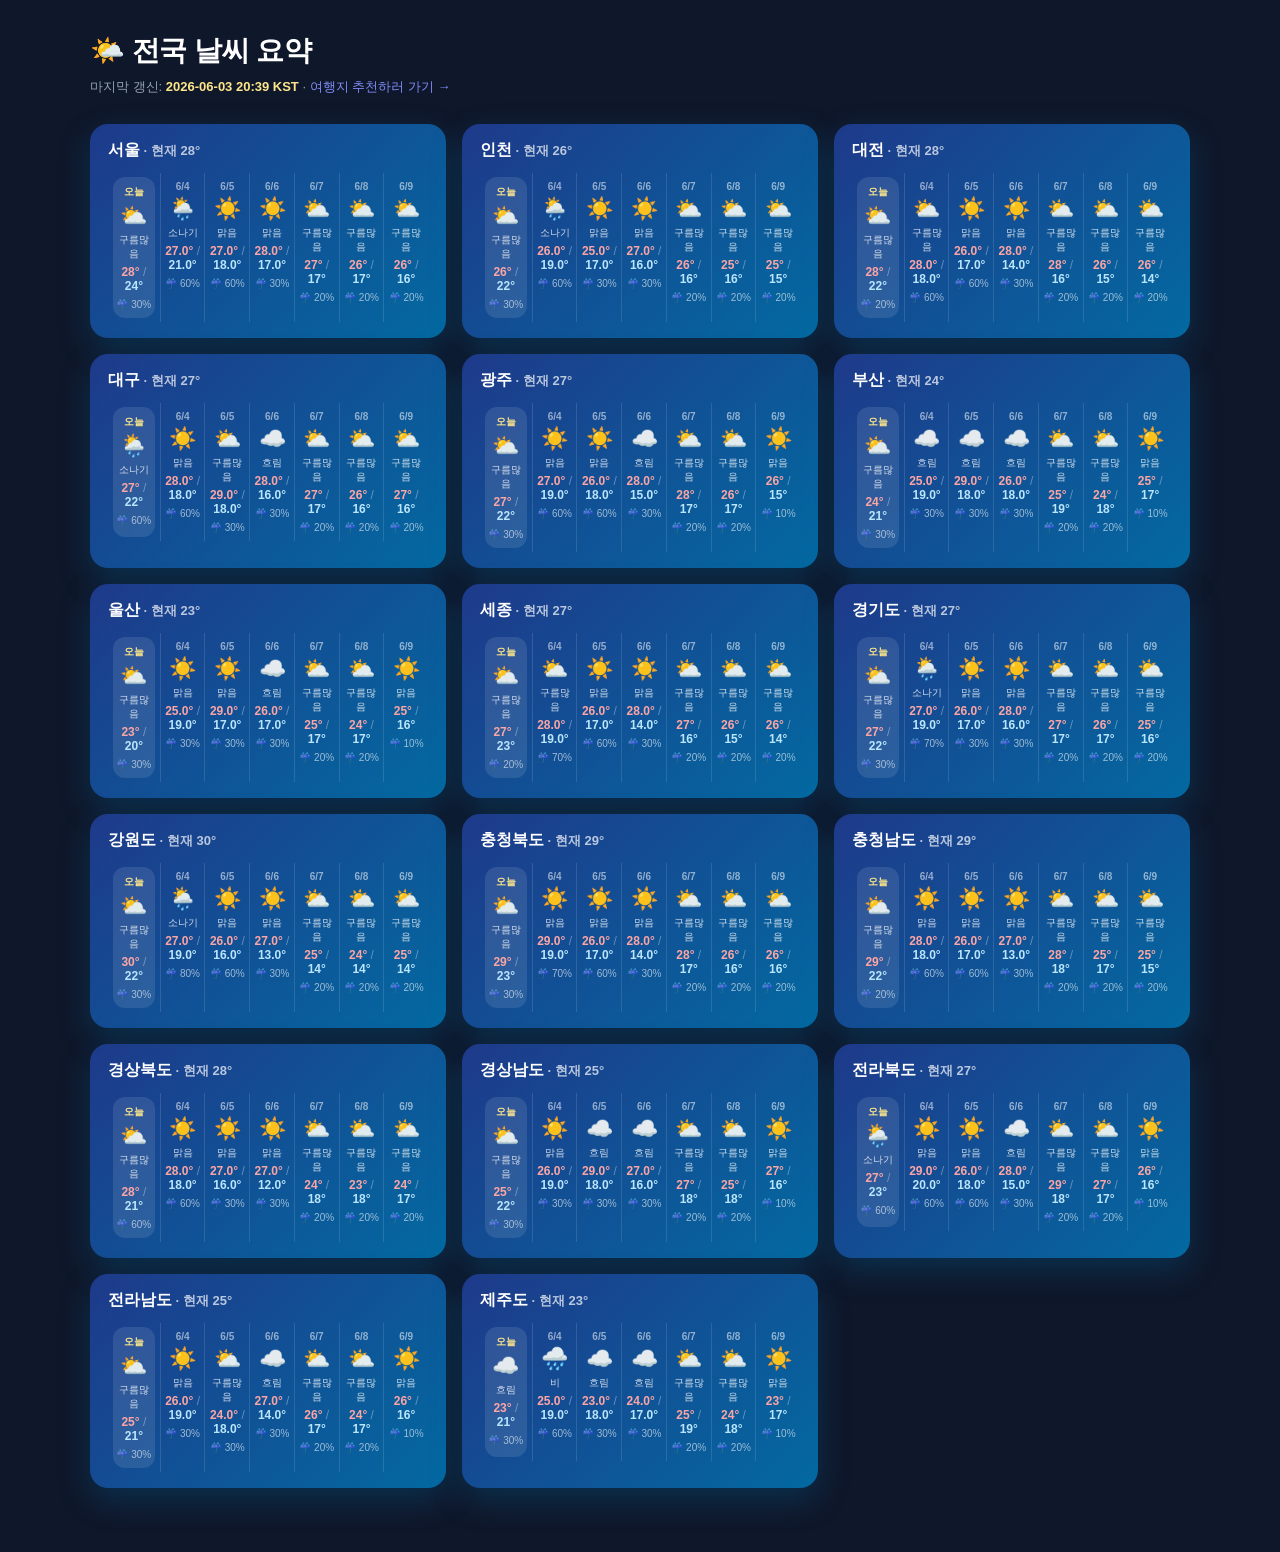
==== frontend/weather.html @ 6f7cddaf "chore: weather.html 추적 시작 (gitignore 해제) + 최신 생성본 반영 발표/리뷰용으로 전국 날씨 요약 페이지를 저장소에 포함." ====
<!DOCTYPE html>
<html lang="ko">
<head>
<meta charset="UTF-8">
<meta name="viewport" content="width=device-width, initial-scale=1.0">
<title>전국 날씨 요약</title>
<style>
  * { box-sizing: border-box; margin: 0; padding: 0; }
  body { font-family: -apple-system, "Segoe UI", "Malgun Gothic", sans-serif;
         background: #0F172A; color: #E2E8F0; padding: 32px 20px 64px; }
  .head { max-width: 1100px; margin: 0 auto 28px; }
  .head h1 { font-size: 28px; font-weight: 900; color: #fff; letter-spacing: -0.5px; }
  .head .meta { margin-top: 8px; font-size: 13px; color: #94A3B8; }
  .head .meta b { color: #FDE68A; }
  .head a { color: #818CF8; text-decoration: none; font-size: 13px; }
  .grid { max-width: 1100px; margin: 0 auto;
          display: grid; grid-template-columns: repeat(auto-fill, minmax(320px, 1fr)); gap: 16px; }
  .card { background: linear-gradient(135deg, #1E3A8A 0%, #0369A1 100%);
          border-radius: 18px; padding: 16px 18px;
          box-shadow: 0 12px 32px rgba(3,105,161,.3); }
  .card h2 { font-size: 16px; font-weight: 800; color: #fff; margin-bottom: 12px; }
  .card h2 .cur { font-size: 13px; font-weight: 700; color: rgba(255,255,255,.7); }
  .days { display: flex; }
  .day { flex: 1 1 0; min-width: 0; text-align: center; padding: 8px 2px;
         display: flex; flex-direction: column; align-items: center;
         justify-content: flex-start; gap: 4px;
         border-right: 1px solid rgba(255,255,255,.12); }
  .day:last-child { border-right: none; }
  .day.today { background: rgba(255,255,255,.10);
               border-radius: 12px; border-right: none;
               margin: 4px 5px; padding: 8px 1px; }
  .day.today + .day { border-left: 1px solid rgba(255,255,255,.12); }
  .lbl { font-size: 10px; font-weight: 700; color: rgba(255,255,255,.55);
         text-transform: uppercase; }
  .day.today .lbl { color: #FDE68A; }
  .ico { font-size: 22px; line-height: 1; height: 26px;
         display: flex; align-items: center; }
  .wx { font-size: 10px; color: rgba(255,255,255,.8);
        min-height: 14px; display: flex; align-items: center; }
  .tmp { font-size: 12px; }
  .mx { color: #FCA5A5; font-weight: 800; }
  .mn { color: #BAE6FD; font-weight: 800; }
  .dv { color: rgba(255,255,255,.35); }
  .pop { font-size: 10px; color: rgba(255,255,255,.6); margin-top: 2px; }
</style>
</head>
<body>
  <div class="head">
    <h1>🌤️ 전국 날씨 요약</h1>
    <div class="meta">마지막 갱신: <b>2026-06-03 20:39 KST</b> ·
      <a href="/index.html">여행지 추천하러 가기 →</a></div>
  </div>
  <div class="grid">
        <section class="card">
            <h2>서울<span class="cur"> · 현재 28°</span></h2>
            <div class="days">
            <div class="day today">
                <div class="lbl">오늘</div>
                <div class="ico">⛅</div>
                <div class="wx">구름많음</div>
                <div class="tmp"><span class="mx">28°</span>
                    <span class="dv">/</span>
                    <span class="mn">24°</span></div>
                <div class="pop">☔ 30%</div>
            </div>
            <div class="day">
                <div class="lbl">6/4</div>
                <div class="ico">🌦️</div>
                <div class="wx">소나기</div>
                <div class="tmp"><span class="mx">27.0°</span>
                    <span class="dv">/</span>
                    <span class="mn">21.0°</span></div>
                <div class="pop">☔ 60%</div>
            </div>
            <div class="day">
                <div class="lbl">6/5</div>
                <div class="ico">☀️</div>
                <div class="wx">맑음</div>
                <div class="tmp"><span class="mx">27.0°</span>
                    <span class="dv">/</span>
                    <span class="mn">18.0°</span></div>
                <div class="pop">☔ 60%</div>
            </div>
            <div class="day">
                <div class="lbl">6/6</div>
                <div class="ico">☀️</div>
                <div class="wx">맑음</div>
                <div class="tmp"><span class="mx">28.0°</span>
                    <span class="dv">/</span>
                    <span class="mn">17.0°</span></div>
                <div class="pop">☔ 30%</div>
            </div>
            <div class="day">
                <div class="lbl">6/7</div>
                <div class="ico">⛅</div>
                <div class="wx">구름많음</div>
                <div class="tmp"><span class="mx">27°</span>
                    <span class="dv">/</span>
                    <span class="mn">17°</span></div>
                <div class="pop">☔ 20%</div>
            </div>
            <div class="day">
                <div class="lbl">6/8</div>
                <div class="ico">⛅</div>
                <div class="wx">구름많음</div>
                <div class="tmp"><span class="mx">26°</span>
                    <span class="dv">/</span>
                    <span class="mn">17°</span></div>
                <div class="pop">☔ 20%</div>
            </div>
            <div class="day">
                <div class="lbl">6/9</div>
                <div class="ico">⛅</div>
                <div class="wx">구름많음</div>
                <div class="tmp"><span class="mx">26°</span>
                    <span class="dv">/</span>
                    <span class="mn">16°</span></div>
                <div class="pop">☔ 20%</div>
            </div></div>
        </section>
        <section class="card">
            <h2>인천<span class="cur"> · 현재 26°</span></h2>
            <div class="days">
            <div class="day today">
                <div class="lbl">오늘</div>
                <div class="ico">⛅</div>
                <div class="wx">구름많음</div>
                <div class="tmp"><span class="mx">26°</span>
                    <span class="dv">/</span>
                    <span class="mn">22°</span></div>
                <div class="pop">☔ 30%</div>
            </div>
            <div class="day">
                <div class="lbl">6/4</div>
                <div class="ico">🌦️</div>
                <div class="wx">소나기</div>
                <div class="tmp"><span class="mx">26.0°</span>
                    <span class="dv">/</span>
                    <span class="mn">19.0°</span></div>
                <div class="pop">☔ 60%</div>
            </div>
            <div class="day">
                <div class="lbl">6/5</div>
                <div class="ico">☀️</div>
                <div class="wx">맑음</div>
                <div class="tmp"><span class="mx">25.0°</span>
                    <span class="dv">/</span>
                    <span class="mn">17.0°</span></div>
                <div class="pop">☔ 30%</div>
            </div>
            <div class="day">
                <div class="lbl">6/6</div>
                <div class="ico">☀️</div>
                <div class="wx">맑음</div>
                <div class="tmp"><span class="mx">27.0°</span>
                    <span class="dv">/</span>
                    <span class="mn">16.0°</span></div>
                <div class="pop">☔ 30%</div>
            </div>
            <div class="day">
                <div class="lbl">6/7</div>
                <div class="ico">⛅</div>
                <div class="wx">구름많음</div>
                <div class="tmp"><span class="mx">26°</span>
                    <span class="dv">/</span>
                    <span class="mn">16°</span></div>
                <div class="pop">☔ 20%</div>
            </div>
            <div class="day">
                <div class="lbl">6/8</div>
                <div class="ico">⛅</div>
                <div class="wx">구름많음</div>
                <div class="tmp"><span class="mx">25°</span>
                    <span class="dv">/</span>
                    <span class="mn">16°</span></div>
                <div class="pop">☔ 20%</div>
            </div>
            <div class="day">
                <div class="lbl">6/9</div>
                <div class="ico">⛅</div>
                <div class="wx">구름많음</div>
                <div class="tmp"><span class="mx">25°</span>
                    <span class="dv">/</span>
                    <span class="mn">15°</span></div>
                <div class="pop">☔ 20%</div>
            </div></div>
        </section>
        <section class="card">
            <h2>대전<span class="cur"> · 현재 28°</span></h2>
            <div class="days">
            <div class="day today">
                <div class="lbl">오늘</div>
                <div class="ico">⛅</div>
                <div class="wx">구름많음</div>
                <div class="tmp"><span class="mx">28°</span>
                    <span class="dv">/</span>
                    <span class="mn">22°</span></div>
                <div class="pop">☔ 20%</div>
            </div>
            <div class="day">
                <div class="lbl">6/4</div>
                <div class="ico">⛅</div>
                <div class="wx">구름많음</div>
                <div class="tmp"><span class="mx">28.0°</span>
                    <span class="dv">/</span>
                    <span class="mn">18.0°</span></div>
                <div class="pop">☔ 60%</div>
            </div>
            <div class="day">
                <div class="lbl">6/5</div>
                <div class="ico">☀️</div>
                <div class="wx">맑음</div>
                <div class="tmp"><span class="mx">26.0°</span>
                    <span class="dv">/</span>
                    <span class="mn">17.0°</span></div>
                <div class="pop">☔ 60%</div>
            </div>
            <div class="day">
                <div class="lbl">6/6</div>
                <div class="ico">☀️</div>
                <div class="wx">맑음</div>
                <div class="tmp"><span class="mx">28.0°</span>
                    <span class="dv">/</span>
                    <span class="mn">14.0°</span></div>
                <div class="pop">☔ 30%</div>
            </div>
            <div class="day">
                <div class="lbl">6/7</div>
                <div class="ico">⛅</div>
                <div class="wx">구름많음</div>
                <div class="tmp"><span class="mx">28°</span>
                    <span class="dv">/</span>
                    <span class="mn">16°</span></div>
                <div class="pop">☔ 20%</div>
            </div>
            <div class="day">
                <div class="lbl">6/8</div>
                <div class="ico">⛅</div>
                <div class="wx">구름많음</div>
                <div class="tmp"><span class="mx">26°</span>
                    <span class="dv">/</span>
                    <span class="mn">15°</span></div>
                <div class="pop">☔ 20%</div>
            </div>
            <div class="day">
                <div class="lbl">6/9</div>
                <div class="ico">⛅</div>
                <div class="wx">구름많음</div>
                <div class="tmp"><span class="mx">26°</span>
                    <span class="dv">/</span>
                    <span class="mn">14°</span></div>
                <div class="pop">☔ 20%</div>
            </div></div>
        </section>
        <section class="card">
            <h2>대구<span class="cur"> · 현재 27°</span></h2>
            <div class="days">
            <div class="day today">
                <div class="lbl">오늘</div>
                <div class="ico">🌦️</div>
                <div class="wx">소나기</div>
                <div class="tmp"><span class="mx">27°</span>
                    <span class="dv">/</span>
                    <span class="mn">22°</span></div>
                <div class="pop">☔ 60%</div>
            </div>
            <div class="day">
                <div class="lbl">6/4</div>
                <div class="ico">☀️</div>
                <div class="wx">맑음</div>
                <div class="tmp"><span class="mx">28.0°</span>
                    <span class="dv">/</span>
                    <span class="mn">18.0°</span></div>
                <div class="pop">☔ 60%</div>
            </div>
            <div class="day">
                <div class="lbl">6/5</div>
                <div class="ico">⛅</div>
                <div class="wx">구름많음</div>
                <div class="tmp"><span class="mx">29.0°</span>
                    <span class="dv">/</span>
                    <span class="mn">18.0°</span></div>
                <div class="pop">☔ 30%</div>
            </div>
            <div class="day">
                <div class="lbl">6/6</div>
                <div class="ico">☁️</div>
                <div class="wx">흐림</div>
                <div class="tmp"><span class="mx">28.0°</span>
                    <span class="dv">/</span>
                    <span class="mn">16.0°</span></div>
                <div class="pop">☔ 30%</div>
            </div>
            <div class="day">
                <div class="lbl">6/7</div>
                <div class="ico">⛅</div>
                <div class="wx">구름많음</div>
                <div class="tmp"><span class="mx">27°</span>
                    <span class="dv">/</span>
                    <span class="mn">17°</span></div>
                <div class="pop">☔ 20%</div>
            </div>
            <div class="day">
                <div class="lbl">6/8</div>
                <div class="ico">⛅</div>
                <div class="wx">구름많음</div>
                <div class="tmp"><span class="mx">26°</span>
                    <span class="dv">/</span>
                    <span class="mn">16°</span></div>
                <div class="pop">☔ 20%</div>
            </div>
            <div class="day">
                <div class="lbl">6/9</div>
                <div class="ico">⛅</div>
                <div class="wx">구름많음</div>
                <div class="tmp"><span class="mx">27°</span>
                    <span class="dv">/</span>
                    <span class="mn">16°</span></div>
                <div class="pop">☔ 20%</div>
            </div></div>
        </section>
        <section class="card">
            <h2>광주<span class="cur"> · 현재 27°</span></h2>
            <div class="days">
            <div class="day today">
                <div class="lbl">오늘</div>
                <div class="ico">⛅</div>
                <div class="wx">구름많음</div>
                <div class="tmp"><span class="mx">27°</span>
                    <span class="dv">/</span>
                    <span class="mn">22°</span></div>
                <div class="pop">☔ 30%</div>
            </div>
            <div class="day">
                <div class="lbl">6/4</div>
                <div class="ico">☀️</div>
                <div class="wx">맑음</div>
                <div class="tmp"><span class="mx">27.0°</span>
                    <span class="dv">/</span>
                    <span class="mn">19.0°</span></div>
                <div class="pop">☔ 60%</div>
            </div>
            <div class="day">
                <div class="lbl">6/5</div>
                <div class="ico">☀️</div>
                <div class="wx">맑음</div>
                <div class="tmp"><span class="mx">26.0°</span>
                    <span class="dv">/</span>
                    <span class="mn">18.0°</span></div>
                <div class="pop">☔ 60%</div>
            </div>
            <div class="day">
                <div class="lbl">6/6</div>
                <div class="ico">☁️</div>
                <div class="wx">흐림</div>
                <div class="tmp"><span class="mx">28.0°</span>
                    <span class="dv">/</span>
                    <span class="mn">15.0°</span></div>
                <div class="pop">☔ 30%</div>
            </div>
            <div class="day">
                <div class="lbl">6/7</div>
                <div class="ico">⛅</div>
                <div class="wx">구름많음</div>
                <div class="tmp"><span class="mx">28°</span>
                    <span class="dv">/</span>
                    <span class="mn">17°</span></div>
                <div class="pop">☔ 20%</div>
            </div>
            <div class="day">
                <div class="lbl">6/8</div>
                <div class="ico">⛅</div>
                <div class="wx">구름많음</div>
                <div class="tmp"><span class="mx">26°</span>
                    <span class="dv">/</span>
                    <span class="mn">17°</span></div>
                <div class="pop">☔ 20%</div>
            </div>
            <div class="day">
                <div class="lbl">6/9</div>
                <div class="ico">☀️</div>
                <div class="wx">맑음</div>
                <div class="tmp"><span class="mx">26°</span>
                    <span class="dv">/</span>
                    <span class="mn">15°</span></div>
                <div class="pop">☔ 10%</div>
            </div></div>
        </section>
        <section class="card">
            <h2>부산<span class="cur"> · 현재 24°</span></h2>
            <div class="days">
            <div class="day today">
                <div class="lbl">오늘</div>
                <div class="ico">⛅</div>
                <div class="wx">구름많음</div>
                <div class="tmp"><span class="mx">24°</span>
                    <span class="dv">/</span>
                    <span class="mn">21°</span></div>
                <div class="pop">☔ 30%</div>
            </div>
            <div class="day">
                <div class="lbl">6/4</div>
                <div class="ico">☁️</div>
                <div class="wx">흐림</div>
                <div class="tmp"><span class="mx">25.0°</span>
                    <span class="dv">/</span>
                    <span class="mn">19.0°</span></div>
                <div class="pop">☔ 30%</div>
            </div>
            <div class="day">
                <div class="lbl">6/5</div>
                <div class="ico">☁️</div>
                <div class="wx">흐림</div>
                <div class="tmp"><span class="mx">29.0°</span>
                    <span class="dv">/</span>
                    <span class="mn">18.0°</span></div>
                <div class="pop">☔ 30%</div>
            </div>
            <div class="day">
                <div class="lbl">6/6</div>
                <div class="ico">☁️</div>
                <div class="wx">흐림</div>
                <div class="tmp"><span class="mx">26.0°</span>
                    <span class="dv">/</span>
                    <span class="mn">18.0°</span></div>
                <div class="pop">☔ 30%</div>
            </div>
            <div class="day">
                <div class="lbl">6/7</div>
                <div class="ico">⛅</div>
                <div class="wx">구름많음</div>
                <div class="tmp"><span class="mx">25°</span>
                    <span class="dv">/</span>
                    <span class="mn">19°</span></div>
                <div class="pop">☔ 20%</div>
            </div>
            <div class="day">
                <div class="lbl">6/8</div>
                <div class="ico">⛅</div>
                <div class="wx">구름많음</div>
                <div class="tmp"><span class="mx">24°</span>
                    <span class="dv">/</span>
                    <span class="mn">18°</span></div>
                <div class="pop">☔ 20%</div>
            </div>
            <div class="day">
                <div class="lbl">6/9</div>
                <div class="ico">☀️</div>
                <div class="wx">맑음</div>
                <div class="tmp"><span class="mx">25°</span>
                    <span class="dv">/</span>
                    <span class="mn">17°</span></div>
                <div class="pop">☔ 10%</div>
            </div></div>
        </section>
        <section class="card">
            <h2>울산<span class="cur"> · 현재 23°</span></h2>
            <div class="days">
            <div class="day today">
                <div class="lbl">오늘</div>
                <div class="ico">⛅</div>
                <div class="wx">구름많음</div>
                <div class="tmp"><span class="mx">23°</span>
                    <span class="dv">/</span>
                    <span class="mn">20°</span></div>
                <div class="pop">☔ 30%</div>
            </div>
            <div class="day">
                <div class="lbl">6/4</div>
                <div class="ico">☀️</div>
                <div class="wx">맑음</div>
                <div class="tmp"><span class="mx">25.0°</span>
                    <span class="dv">/</span>
                    <span class="mn">19.0°</span></div>
                <div class="pop">☔ 30%</div>
            </div>
            <div class="day">
                <div class="lbl">6/5</div>
                <div class="ico">☀️</div>
                <div class="wx">맑음</div>
                <div class="tmp"><span class="mx">29.0°</span>
                    <span class="dv">/</span>
                    <span class="mn">17.0°</span></div>
                <div class="pop">☔ 30%</div>
            </div>
            <div class="day">
                <div class="lbl">6/6</div>
                <div class="ico">☁️</div>
                <div class="wx">흐림</div>
                <div class="tmp"><span class="mx">26.0°</span>
                    <span class="dv">/</span>
                    <span class="mn">17.0°</span></div>
                <div class="pop">☔ 30%</div>
            </div>
            <div class="day">
                <div class="lbl">6/7</div>
                <div class="ico">⛅</div>
                <div class="wx">구름많음</div>
                <div class="tmp"><span class="mx">25°</span>
                    <span class="dv">/</span>
                    <span class="mn">17°</span></div>
                <div class="pop">☔ 20%</div>
            </div>
            <div class="day">
                <div class="lbl">6/8</div>
                <div class="ico">⛅</div>
                <div class="wx">구름많음</div>
                <div class="tmp"><span class="mx">24°</span>
                    <span class="dv">/</span>
                    <span class="mn">17°</span></div>
                <div class="pop">☔ 20%</div>
            </div>
            <div class="day">
                <div class="lbl">6/9</div>
                <div class="ico">☀️</div>
                <div class="wx">맑음</div>
                <div class="tmp"><span class="mx">25°</span>
                    <span class="dv">/</span>
                    <span class="mn">16°</span></div>
                <div class="pop">☔ 10%</div>
            </div></div>
        </section>
        <section class="card">
            <h2>세종<span class="cur"> · 현재 27°</span></h2>
            <div class="days">
            <div class="day today">
                <div class="lbl">오늘</div>
                <div class="ico">⛅</div>
                <div class="wx">구름많음</div>
                <div class="tmp"><span class="mx">27°</span>
                    <span class="dv">/</span>
                    <span class="mn">23°</span></div>
                <div class="pop">☔ 20%</div>
            </div>
            <div class="day">
                <div class="lbl">6/4</div>
                <div class="ico">⛅</div>
                <div class="wx">구름많음</div>
                <div class="tmp"><span class="mx">28.0°</span>
                    <span class="dv">/</span>
                    <span class="mn">19.0°</span></div>
                <div class="pop">☔ 70%</div>
            </div>
            <div class="day">
                <div class="lbl">6/5</div>
                <div class="ico">☀️</div>
                <div class="wx">맑음</div>
                <div class="tmp"><span class="mx">26.0°</span>
                    <span class="dv">/</span>
                    <span class="mn">17.0°</span></div>
                <div class="pop">☔ 60%</div>
            </div>
            <div class="day">
                <div class="lbl">6/6</div>
                <div class="ico">☀️</div>
                <div class="wx">맑음</div>
                <div class="tmp"><span class="mx">28.0°</span>
                    <span class="dv">/</span>
                    <span class="mn">14.0°</span></div>
                <div class="pop">☔ 30%</div>
            </div>
            <div class="day">
                <div class="lbl">6/7</div>
                <div class="ico">⛅</div>
                <div class="wx">구름많음</div>
                <div class="tmp"><span class="mx">27°</span>
                    <span class="dv">/</span>
                    <span class="mn">16°</span></div>
                <div class="pop">☔ 20%</div>
            </div>
            <div class="day">
                <div class="lbl">6/8</div>
                <div class="ico">⛅</div>
                <div class="wx">구름많음</div>
                <div class="tmp"><span class="mx">26°</span>
                    <span class="dv">/</span>
                    <span class="mn">15°</span></div>
                <div class="pop">☔ 20%</div>
            </div>
            <div class="day">
                <div class="lbl">6/9</div>
                <div class="ico">⛅</div>
                <div class="wx">구름많음</div>
                <div class="tmp"><span class="mx">26°</span>
                    <span class="dv">/</span>
                    <span class="mn">14°</span></div>
                <div class="pop">☔ 20%</div>
            </div></div>
        </section>
        <section class="card">
            <h2>경기도<span class="cur"> · 현재 27°</span></h2>
            <div class="days">
            <div class="day today">
                <div class="lbl">오늘</div>
                <div class="ico">⛅</div>
                <div class="wx">구름많음</div>
                <div class="tmp"><span class="mx">27°</span>
                    <span class="dv">/</span>
                    <span class="mn">22°</span></div>
                <div class="pop">☔ 30%</div>
            </div>
            <div class="day">
                <div class="lbl">6/4</div>
                <div class="ico">🌦️</div>
                <div class="wx">소나기</div>
                <div class="tmp"><span class="mx">27.0°</span>
                    <span class="dv">/</span>
                    <span class="mn">19.0°</span></div>
                <div class="pop">☔ 70%</div>
            </div>
            <div class="day">
                <div class="lbl">6/5</div>
                <div class="ico">☀️</div>
                <div class="wx">맑음</div>
                <div class="tmp"><span class="mx">26.0°</span>
                    <span class="dv">/</span>
                    <span class="mn">17.0°</span></div>
                <div class="pop">☔ 30%</div>
            </div>
            <div class="day">
                <div class="lbl">6/6</div>
                <div class="ico">☀️</div>
                <div class="wx">맑음</div>
                <div class="tmp"><span class="mx">28.0°</span>
                    <span class="dv">/</span>
                    <span class="mn">16.0°</span></div>
                <div class="pop">☔ 30%</div>
            </div>
            <div class="day">
                <div class="lbl">6/7</div>
                <div class="ico">⛅</div>
                <div class="wx">구름많음</div>
                <div class="tmp"><span class="mx">27°</span>
                    <span class="dv">/</span>
                    <span class="mn">17°</span></div>
                <div class="pop">☔ 20%</div>
            </div>
            <div class="day">
                <div class="lbl">6/8</div>
                <div class="ico">⛅</div>
                <div class="wx">구름많음</div>
                <div class="tmp"><span class="mx">26°</span>
                    <span class="dv">/</span>
                    <span class="mn">17°</span></div>
                <div class="pop">☔ 20%</div>
            </div>
            <div class="day">
                <div class="lbl">6/9</div>
                <div class="ico">⛅</div>
                <div class="wx">구름많음</div>
                <div class="tmp"><span class="mx">25°</span>
                    <span class="dv">/</span>
                    <span class="mn">16°</span></div>
                <div class="pop">☔ 20%</div>
            </div></div>
        </section>
        <section class="card">
            <h2>강원도<span class="cur"> · 현재 30°</span></h2>
            <div class="days">
            <div class="day today">
                <div class="lbl">오늘</div>
                <div class="ico">⛅</div>
                <div class="wx">구름많음</div>
                <div class="tmp"><span class="mx">30°</span>
                    <span class="dv">/</span>
                    <span class="mn">22°</span></div>
                <div class="pop">☔ 30%</div>
            </div>
            <div class="day">
                <div class="lbl">6/4</div>
                <div class="ico">🌦️</div>
                <div class="wx">소나기</div>
                <div class="tmp"><span class="mx">27.0°</span>
                    <span class="dv">/</span>
                    <span class="mn">19.0°</span></div>
                <div class="pop">☔ 80%</div>
            </div>
            <div class="day">
                <div class="lbl">6/5</div>
                <div class="ico">☀️</div>
                <div class="wx">맑음</div>
                <div class="tmp"><span class="mx">26.0°</span>
                    <span class="dv">/</span>
                    <span class="mn">16.0°</span></div>
                <div class="pop">☔ 60%</div>
            </div>
            <div class="day">
                <div class="lbl">6/6</div>
                <div class="ico">☀️</div>
                <div class="wx">맑음</div>
                <div class="tmp"><span class="mx">27.0°</span>
                    <span class="dv">/</span>
                    <span class="mn">13.0°</span></div>
                <div class="pop">☔ 30%</div>
            </div>
            <div class="day">
                <div class="lbl">6/7</div>
                <div class="ico">⛅</div>
                <div class="wx">구름많음</div>
                <div class="tmp"><span class="mx">25°</span>
                    <span class="dv">/</span>
                    <span class="mn">14°</span></div>
                <div class="pop">☔ 20%</div>
            </div>
            <div class="day">
                <div class="lbl">6/8</div>
                <div class="ico">⛅</div>
                <div class="wx">구름많음</div>
                <div class="tmp"><span class="mx">24°</span>
                    <span class="dv">/</span>
                    <span class="mn">14°</span></div>
                <div class="pop">☔ 20%</div>
            </div>
            <div class="day">
                <div class="lbl">6/9</div>
                <div class="ico">⛅</div>
                <div class="wx">구름많음</div>
                <div class="tmp"><span class="mx">25°</span>
                    <span class="dv">/</span>
                    <span class="mn">14°</span></div>
                <div class="pop">☔ 20%</div>
            </div></div>
        </section>
        <section class="card">
            <h2>충청북도<span class="cur"> · 현재 29°</span></h2>
            <div class="days">
            <div class="day today">
                <div class="lbl">오늘</div>
                <div class="ico">⛅</div>
                <div class="wx">구름많음</div>
                <div class="tmp"><span class="mx">29°</span>
                    <span class="dv">/</span>
                    <span class="mn">23°</span></div>
                <div class="pop">☔ 30%</div>
            </div>
            <div class="day">
                <div class="lbl">6/4</div>
                <div class="ico">☀️</div>
                <div class="wx">맑음</div>
                <div class="tmp"><span class="mx">29.0°</span>
                    <span class="dv">/</span>
                    <span class="mn">19.0°</span></div>
                <div class="pop">☔ 70%</div>
            </div>
            <div class="day">
                <div class="lbl">6/5</div>
                <div class="ico">☀️</div>
                <div class="wx">맑음</div>
                <div class="tmp"><span class="mx">26.0°</span>
                    <span class="dv">/</span>
                    <span class="mn">17.0°</span></div>
                <div class="pop">☔ 60%</div>
            </div>
            <div class="day">
                <div class="lbl">6/6</div>
                <div class="ico">☀️</div>
                <div class="wx">맑음</div>
                <div class="tmp"><span class="mx">28.0°</span>
                    <span class="dv">/</span>
                    <span class="mn">14.0°</span></div>
                <div class="pop">☔ 30%</div>
            </div>
            <div class="day">
                <div class="lbl">6/7</div>
                <div class="ico">⛅</div>
                <div class="wx">구름많음</div>
                <div class="tmp"><span class="mx">28°</span>
                    <span class="dv">/</span>
                    <span class="mn">17°</span></div>
                <div class="pop">☔ 20%</div>
            </div>
            <div class="day">
                <div class="lbl">6/8</div>
                <div class="ico">⛅</div>
                <div class="wx">구름많음</div>
                <div class="tmp"><span class="mx">26°</span>
                    <span class="dv">/</span>
                    <span class="mn">16°</span></div>
                <div class="pop">☔ 20%</div>
            </div>
            <div class="day">
                <div class="lbl">6/9</div>
                <div class="ico">⛅</div>
                <div class="wx">구름많음</div>
                <div class="tmp"><span class="mx">26°</span>
                    <span class="dv">/</span>
                    <span class="mn">16°</span></div>
                <div class="pop">☔ 20%</div>
            </div></div>
        </section>
        <section class="card">
            <h2>충청남도<span class="cur"> · 현재 29°</span></h2>
            <div class="days">
            <div class="day today">
                <div class="lbl">오늘</div>
                <div class="ico">⛅</div>
                <div class="wx">구름많음</div>
                <div class="tmp"><span class="mx">29°</span>
                    <span class="dv">/</span>
                    <span class="mn">22°</span></div>
                <div class="pop">☔ 20%</div>
            </div>
            <div class="day">
                <div class="lbl">6/4</div>
                <div class="ico">☀️</div>
                <div class="wx">맑음</div>
                <div class="tmp"><span class="mx">28.0°</span>
                    <span class="dv">/</span>
                    <span class="mn">18.0°</span></div>
                <div class="pop">☔ 60%</div>
            </div>
            <div class="day">
                <div class="lbl">6/5</div>
                <div class="ico">☀️</div>
                <div class="wx">맑음</div>
                <div class="tmp"><span class="mx">26.0°</span>
                    <span class="dv">/</span>
                    <span class="mn">17.0°</span></div>
                <div class="pop">☔ 60%</div>
            </div>
            <div class="day">
                <div class="lbl">6/6</div>
                <div class="ico">☀️</div>
                <div class="wx">맑음</div>
                <div class="tmp"><span class="mx">27.0°</span>
                    <span class="dv">/</span>
                    <span class="mn">13.0°</span></div>
                <div class="pop">☔ 30%</div>
            </div>
            <div class="day">
                <div class="lbl">6/7</div>
                <div class="ico">⛅</div>
                <div class="wx">구름많음</div>
                <div class="tmp"><span class="mx">28°</span>
                    <span class="dv">/</span>
                    <span class="mn">18°</span></div>
                <div class="pop">☔ 20%</div>
            </div>
            <div class="day">
                <div class="lbl">6/8</div>
                <div class="ico">⛅</div>
                <div class="wx">구름많음</div>
                <div class="tmp"><span class="mx">25°</span>
                    <span class="dv">/</span>
                    <span class="mn">17°</span></div>
                <div class="pop">☔ 20%</div>
            </div>
            <div class="day">
                <div class="lbl">6/9</div>
                <div class="ico">⛅</div>
                <div class="wx">구름많음</div>
                <div class="tmp"><span class="mx">25°</span>
                    <span class="dv">/</span>
                    <span class="mn">15°</span></div>
                <div class="pop">☔ 20%</div>
            </div></div>
        </section>
        <section class="card">
            <h2>경상북도<span class="cur"> · 현재 28°</span></h2>
            <div class="days">
            <div class="day today">
                <div class="lbl">오늘</div>
                <div class="ico">⛅</div>
                <div class="wx">구름많음</div>
                <div class="tmp"><span class="mx">28°</span>
                    <span class="dv">/</span>
                    <span class="mn">21°</span></div>
                <div class="pop">☔ 60%</div>
            </div>
            <div class="day">
                <div class="lbl">6/4</div>
                <div class="ico">☀️</div>
                <div class="wx">맑음</div>
                <div class="tmp"><span class="mx">28.0°</span>
                    <span class="dv">/</span>
                    <span class="mn">18.0°</span></div>
                <div class="pop">☔ 60%</div>
            </div>
            <div class="day">
                <div class="lbl">6/5</div>
                <div class="ico">☀️</div>
                <div class="wx">맑음</div>
                <div class="tmp"><span class="mx">27.0°</span>
                    <span class="dv">/</span>
                    <span class="mn">16.0°</span></div>
                <div class="pop">☔ 30%</div>
            </div>
            <div class="day">
                <div class="lbl">6/6</div>
                <div class="ico">☀️</div>
                <div class="wx">맑음</div>
                <div class="tmp"><span class="mx">27.0°</span>
                    <span class="dv">/</span>
                    <span class="mn">12.0°</span></div>
                <div class="pop">☔ 30%</div>
            </div>
            <div class="day">
                <div class="lbl">6/7</div>
                <div class="ico">⛅</div>
                <div class="wx">구름많음</div>
                <div class="tmp"><span class="mx">24°</span>
                    <span class="dv">/</span>
                    <span class="mn">18°</span></div>
                <div class="pop">☔ 20%</div>
            </div>
            <div class="day">
                <div class="lbl">6/8</div>
                <div class="ico">⛅</div>
                <div class="wx">구름많음</div>
                <div class="tmp"><span class="mx">23°</span>
                    <span class="dv">/</span>
                    <span class="mn">18°</span></div>
                <div class="pop">☔ 20%</div>
            </div>
            <div class="day">
                <div class="lbl">6/9</div>
                <div class="ico">⛅</div>
                <div class="wx">구름많음</div>
                <div class="tmp"><span class="mx">24°</span>
                    <span class="dv">/</span>
                    <span class="mn">17°</span></div>
                <div class="pop">☔ 20%</div>
            </div></div>
        </section>
        <section class="card">
            <h2>경상남도<span class="cur"> · 현재 25°</span></h2>
            <div class="days">
            <div class="day today">
                <div class="lbl">오늘</div>
                <div class="ico">⛅</div>
                <div class="wx">구름많음</div>
                <div class="tmp"><span class="mx">25°</span>
                    <span class="dv">/</span>
                    <span class="mn">22°</span></div>
                <div class="pop">☔ 30%</div>
            </div>
            <div class="day">
                <div class="lbl">6/4</div>
                <div class="ico">☀️</div>
                <div class="wx">맑음</div>
                <div class="tmp"><span class="mx">26.0°</span>
                    <span class="dv">/</span>
                    <span class="mn">19.0°</span></div>
                <div class="pop">☔ 30%</div>
            </div>
            <div class="day">
                <div class="lbl">6/5</div>
                <div class="ico">☁️</div>
                <div class="wx">흐림</div>
                <div class="tmp"><span class="mx">29.0°</span>
                    <span class="dv">/</span>
                    <span class="mn">18.0°</span></div>
                <div class="pop">☔ 30%</div>
            </div>
            <div class="day">
                <div class="lbl">6/6</div>
                <div class="ico">☁️</div>
                <div class="wx">흐림</div>
                <div class="tmp"><span class="mx">27.0°</span>
                    <span class="dv">/</span>
                    <span class="mn">16.0°</span></div>
                <div class="pop">☔ 30%</div>
            </div>
            <div class="day">
                <div class="lbl">6/7</div>
                <div class="ico">⛅</div>
                <div class="wx">구름많음</div>
                <div class="tmp"><span class="mx">27°</span>
                    <span class="dv">/</span>
                    <span class="mn">18°</span></div>
                <div class="pop">☔ 20%</div>
            </div>
            <div class="day">
                <div class="lbl">6/8</div>
                <div class="ico">⛅</div>
                <div class="wx">구름많음</div>
                <div class="tmp"><span class="mx">25°</span>
                    <span class="dv">/</span>
                    <span class="mn">18°</span></div>
                <div class="pop">☔ 20%</div>
            </div>
            <div class="day">
                <div class="lbl">6/9</div>
                <div class="ico">☀️</div>
                <div class="wx">맑음</div>
                <div class="tmp"><span class="mx">27°</span>
                    <span class="dv">/</span>
                    <span class="mn">16°</span></div>
                <div class="pop">☔ 10%</div>
            </div></div>
        </section>
        <section class="card">
            <h2>전라북도<span class="cur"> · 현재 27°</span></h2>
            <div class="days">
            <div class="day today">
                <div class="lbl">오늘</div>
                <div class="ico">🌦️</div>
                <div class="wx">소나기</div>
                <div class="tmp"><span class="mx">27°</span>
                    <span class="dv">/</span>
                    <span class="mn">23°</span></div>
                <div class="pop">☔ 60%</div>
            </div>
            <div class="day">
                <div class="lbl">6/4</div>
                <div class="ico">☀️</div>
                <div class="wx">맑음</div>
                <div class="tmp"><span class="mx">29.0°</span>
                    <span class="dv">/</span>
                    <span class="mn">20.0°</span></div>
                <div class="pop">☔ 60%</div>
            </div>
            <div class="day">
                <div class="lbl">6/5</div>
                <div class="ico">☀️</div>
                <div class="wx">맑음</div>
                <div class="tmp"><span class="mx">26.0°</span>
                    <span class="dv">/</span>
                    <span class="mn">18.0°</span></div>
                <div class="pop">☔ 60%</div>
            </div>
            <div class="day">
                <div class="lbl">6/6</div>
                <div class="ico">☁️</div>
                <div class="wx">흐림</div>
                <div class="tmp"><span class="mx">28.0°</span>
                    <span class="dv">/</span>
                    <span class="mn">15.0°</span></div>
                <div class="pop">☔ 30%</div>
            </div>
            <div class="day">
                <div class="lbl">6/7</div>
                <div class="ico">⛅</div>
                <div class="wx">구름많음</div>
                <div class="tmp"><span class="mx">29°</span>
                    <span class="dv">/</span>
                    <span class="mn">18°</span></div>
                <div class="pop">☔ 20%</div>
            </div>
            <div class="day">
                <div class="lbl">6/8</div>
                <div class="ico">⛅</div>
                <div class="wx">구름많음</div>
                <div class="tmp"><span class="mx">27°</span>
                    <span class="dv">/</span>
                    <span class="mn">17°</span></div>
                <div class="pop">☔ 20%</div>
            </div>
            <div class="day">
                <div class="lbl">6/9</div>
                <div class="ico">☀️</div>
                <div class="wx">맑음</div>
                <div class="tmp"><span class="mx">26°</span>
                    <span class="dv">/</span>
                    <span class="mn">16°</span></div>
                <div class="pop">☔ 10%</div>
            </div></div>
        </section>
        <section class="card">
            <h2>전라남도<span class="cur"> · 현재 25°</span></h2>
            <div class="days">
            <div class="day today">
                <div class="lbl">오늘</div>
                <div class="ico">⛅</div>
                <div class="wx">구름많음</div>
                <div class="tmp"><span class="mx">25°</span>
                    <span class="dv">/</span>
                    <span class="mn">21°</span></div>
                <div class="pop">☔ 30%</div>
            </div>
            <div class="day">
                <div class="lbl">6/4</div>
                <div class="ico">☀️</div>
                <div class="wx">맑음</div>
                <div class="tmp"><span class="mx">26.0°</span>
                    <span class="dv">/</span>
                    <span class="mn">19.0°</span></div>
                <div class="pop">☔ 30%</div>
            </div>
            <div class="day">
                <div class="lbl">6/5</div>
                <div class="ico">⛅</div>
                <div class="wx">구름많음</div>
                <div class="tmp"><span class="mx">24.0°</span>
                    <span class="dv">/</span>
                    <span class="mn">18.0°</span></div>
                <div class="pop">☔ 30%</div>
            </div>
            <div class="day">
                <div class="lbl">6/6</div>
                <div class="ico">☁️</div>
                <div class="wx">흐림</div>
                <div class="tmp"><span class="mx">27.0°</span>
                    <span class="dv">/</span>
                    <span class="mn">14.0°</span></div>
                <div class="pop">☔ 30%</div>
            </div>
            <div class="day">
                <div class="lbl">6/7</div>
                <div class="ico">⛅</div>
                <div class="wx">구름많음</div>
                <div class="tmp"><span class="mx">26°</span>
                    <span class="dv">/</span>
                    <span class="mn">17°</span></div>
                <div class="pop">☔ 20%</div>
            </div>
            <div class="day">
                <div class="lbl">6/8</div>
                <div class="ico">⛅</div>
                <div class="wx">구름많음</div>
                <div class="tmp"><span class="mx">24°</span>
                    <span class="dv">/</span>
                    <span class="mn">17°</span></div>
                <div class="pop">☔ 20%</div>
            </div>
            <div class="day">
                <div class="lbl">6/9</div>
                <div class="ico">☀️</div>
                <div class="wx">맑음</div>
                <div class="tmp"><span class="mx">26°</span>
                    <span class="dv">/</span>
                    <span class="mn">16°</span></div>
                <div class="pop">☔ 10%</div>
            </div></div>
        </section>
        <section class="card">
            <h2>제주도<span class="cur"> · 현재 23°</span></h2>
            <div class="days">
            <div class="day today">
                <div class="lbl">오늘</div>
                <div class="ico">☁️</div>
                <div class="wx">흐림</div>
                <div class="tmp"><span class="mx">23°</span>
                    <span class="dv">/</span>
                    <span class="mn">21°</span></div>
                <div class="pop">☔ 30%</div>
            </div>
            <div class="day">
                <div class="lbl">6/4</div>
                <div class="ico">🌧️</div>
                <div class="wx">비</div>
                <div class="tmp"><span class="mx">25.0°</span>
                    <span class="dv">/</span>
                    <span class="mn">19.0°</span></div>
                <div class="pop">☔ 60%</div>
            </div>
            <div class="day">
                <div class="lbl">6/5</div>
                <div class="ico">☁️</div>
                <div class="wx">흐림</div>
                <div class="tmp"><span class="mx">23.0°</span>
                    <span class="dv">/</span>
                    <span class="mn">18.0°</span></div>
                <div class="pop">☔ 30%</div>
            </div>
            <div class="day">
                <div class="lbl">6/6</div>
                <div class="ico">☁️</div>
                <div class="wx">흐림</div>
                <div class="tmp"><span class="mx">24.0°</span>
                    <span class="dv">/</span>
                    <span class="mn">17.0°</span></div>
                <div class="pop">☔ 30%</div>
            </div>
            <div class="day">
                <div class="lbl">6/7</div>
                <div class="ico">⛅</div>
                <div class="wx">구름많음</div>
                <div class="tmp"><span class="mx">25°</span>
                    <span class="dv">/</span>
                    <span class="mn">19°</span></div>
                <div class="pop">☔ 20%</div>
            </div>
            <div class="day">
                <div class="lbl">6/8</div>
                <div class="ico">⛅</div>
                <div class="wx">구름많음</div>
                <div class="tmp"><span class="mx">24°</span>
                    <span class="dv">/</span>
                    <span class="mn">18°</span></div>
                <div class="pop">☔ 20%</div>
            </div>
            <div class="day">
                <div class="lbl">6/9</div>
                <div class="ico">☀️</div>
                <div class="wx">맑음</div>
                <div class="tmp"><span class="mx">23°</span>
                    <span class="dv">/</span>
                    <span class="mn">17°</span></div>
                <div class="pop">☔ 10%</div>
            </div></div>
        </section></div>
</body>
</html>
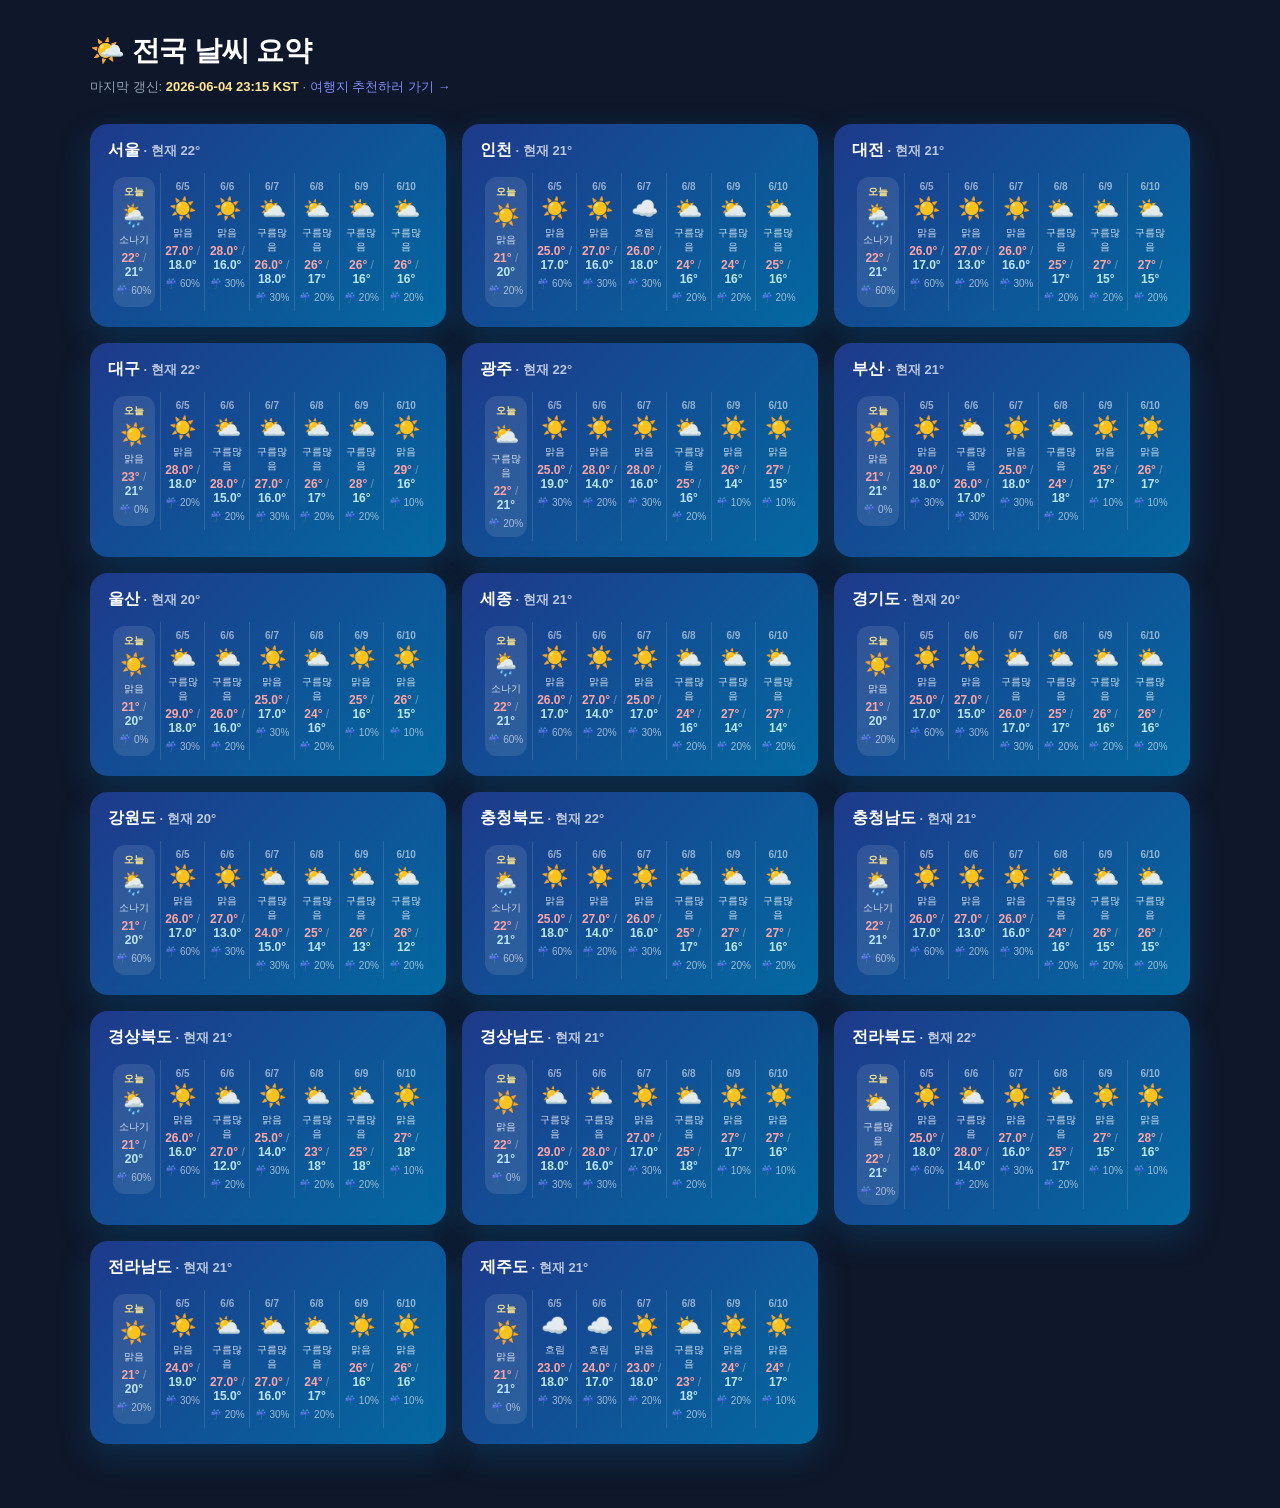
==== commit cd07d9e9: "refactor: Gemini 제거 및 날씨/UI 개선 - .env.example에서 GEMINI_API_KEY 제거 - backend/main.py 날씨 API 호출 정리 및 로" ====
--- a/frontend/weather.html
+++ b/frontend/weather.html
@@ -47,29 +47,20 @@
 <body>
   <div class="head">
     <h1>🌤️ 전국 날씨 요약</h1>
-    <div class="meta">마지막 갱신: <b>2026-06-03 20:39 KST</b> ·
+    <div class="meta">마지막 갱신: <b>2026-06-04 23:15 KST</b> ·
       <a href="/index.html">여행지 추천하러 가기 →</a></div>
   </div>
   <div class="grid">
         <section class="card">
-            <h2>서울<span class="cur"> · 현재 28°</span></h2>
-            <div class="days">
-            <div class="day today">
-                <div class="lbl">오늘</div>
-                <div class="ico">⛅</div>
-                <div class="wx">구름많음</div>
-                <div class="tmp"><span class="mx">28°</span>
-                    <span class="dv">/</span>
-                    <span class="mn">24°</span></div>
-                <div class="pop">☔ 30%</div>
-            </div>
-            <div class="day">
-                <div class="lbl">6/4</div>
+            <h2>서울<span class="cur"> · 현재 22°</span></h2>
+            <div class="days">
+            <div class="day today">
+                <div class="lbl">오늘</div>
                 <div class="ico">🌦️</div>
                 <div class="wx">소나기</div>
-                <div class="tmp"><span class="mx">27.0°</span>
-                    <span class="dv">/</span>
-                    <span class="mn">21.0°</span></div>
+                <div class="tmp"><span class="mx">22°</span>
+                    <span class="dv">/</span>
+                    <span class="mn">21°</span></div>
                 <div class="pop">☔ 60%</div>
             </div>
             <div class="day">
@@ -87,526 +78,593 @@
                 <div class="wx">맑음</div>
                 <div class="tmp"><span class="mx">28.0°</span>
                     <span class="dv">/</span>
+                    <span class="mn">16.0°</span></div>
+                <div class="pop">☔ 30%</div>
+            </div>
+            <div class="day">
+                <div class="lbl">6/7</div>
+                <div class="ico">⛅</div>
+                <div class="wx">구름많음</div>
+                <div class="tmp"><span class="mx">26.0°</span>
+                    <span class="dv">/</span>
+                    <span class="mn">18.0°</span></div>
+                <div class="pop">☔ 30%</div>
+            </div>
+            <div class="day">
+                <div class="lbl">6/8</div>
+                <div class="ico">⛅</div>
+                <div class="wx">구름많음</div>
+                <div class="tmp"><span class="mx">26°</span>
+                    <span class="dv">/</span>
+                    <span class="mn">17°</span></div>
+                <div class="pop">☔ 20%</div>
+            </div>
+            <div class="day">
+                <div class="lbl">6/9</div>
+                <div class="ico">⛅</div>
+                <div class="wx">구름많음</div>
+                <div class="tmp"><span class="mx">26°</span>
+                    <span class="dv">/</span>
+                    <span class="mn">16°</span></div>
+                <div class="pop">☔ 20%</div>
+            </div>
+            <div class="day">
+                <div class="lbl">6/10</div>
+                <div class="ico">⛅</div>
+                <div class="wx">구름많음</div>
+                <div class="tmp"><span class="mx">26°</span>
+                    <span class="dv">/</span>
+                    <span class="mn">16°</span></div>
+                <div class="pop">☔ 20%</div>
+            </div></div>
+        </section>
+        <section class="card">
+            <h2>인천<span class="cur"> · 현재 21°</span></h2>
+            <div class="days">
+            <div class="day today">
+                <div class="lbl">오늘</div>
+                <div class="ico">☀️</div>
+                <div class="wx">맑음</div>
+                <div class="tmp"><span class="mx">21°</span>
+                    <span class="dv">/</span>
+                    <span class="mn">20°</span></div>
+                <div class="pop">☔ 20%</div>
+            </div>
+            <div class="day">
+                <div class="lbl">6/5</div>
+                <div class="ico">☀️</div>
+                <div class="wx">맑음</div>
+                <div class="tmp"><span class="mx">25.0°</span>
+                    <span class="dv">/</span>
                     <span class="mn">17.0°</span></div>
-                <div class="pop">☔ 30%</div>
-            </div>
-            <div class="day">
-                <div class="lbl">6/7</div>
-                <div class="ico">⛅</div>
-                <div class="wx">구름많음</div>
-                <div class="tmp"><span class="mx">27°</span>
-                    <span class="dv">/</span>
-                    <span class="mn">17°</span></div>
-                <div class="pop">☔ 20%</div>
-            </div>
-            <div class="day">
-                <div class="lbl">6/8</div>
-                <div class="ico">⛅</div>
-                <div class="wx">구름많음</div>
-                <div class="tmp"><span class="mx">26°</span>
-                    <span class="dv">/</span>
-                    <span class="mn">17°</span></div>
-                <div class="pop">☔ 20%</div>
-            </div>
-            <div class="day">
-                <div class="lbl">6/9</div>
-                <div class="ico">⛅</div>
-                <div class="wx">구름많음</div>
-                <div class="tmp"><span class="mx">26°</span>
-                    <span class="dv">/</span>
-                    <span class="mn">16°</span></div>
-                <div class="pop">☔ 20%</div>
-            </div></div>
-        </section>
-        <section class="card">
-            <h2>인천<span class="cur"> · 현재 26°</span></h2>
-            <div class="days">
-            <div class="day today">
-                <div class="lbl">오늘</div>
-                <div class="ico">⛅</div>
-                <div class="wx">구름많음</div>
-                <div class="tmp"><span class="mx">26°</span>
-                    <span class="dv">/</span>
-                    <span class="mn">22°</span></div>
-                <div class="pop">☔ 30%</div>
-            </div>
-            <div class="day">
-                <div class="lbl">6/4</div>
+                <div class="pop">☔ 60%</div>
+            </div>
+            <div class="day">
+                <div class="lbl">6/6</div>
+                <div class="ico">☀️</div>
+                <div class="wx">맑음</div>
+                <div class="tmp"><span class="mx">27.0°</span>
+                    <span class="dv">/</span>
+                    <span class="mn">16.0°</span></div>
+                <div class="pop">☔ 30%</div>
+            </div>
+            <div class="day">
+                <div class="lbl">6/7</div>
+                <div class="ico">☁️</div>
+                <div class="wx">흐림</div>
+                <div class="tmp"><span class="mx">26.0°</span>
+                    <span class="dv">/</span>
+                    <span class="mn">18.0°</span></div>
+                <div class="pop">☔ 30%</div>
+            </div>
+            <div class="day">
+                <div class="lbl">6/8</div>
+                <div class="ico">⛅</div>
+                <div class="wx">구름많음</div>
+                <div class="tmp"><span class="mx">24°</span>
+                    <span class="dv">/</span>
+                    <span class="mn">16°</span></div>
+                <div class="pop">☔ 20%</div>
+            </div>
+            <div class="day">
+                <div class="lbl">6/9</div>
+                <div class="ico">⛅</div>
+                <div class="wx">구름많음</div>
+                <div class="tmp"><span class="mx">24°</span>
+                    <span class="dv">/</span>
+                    <span class="mn">16°</span></div>
+                <div class="pop">☔ 20%</div>
+            </div>
+            <div class="day">
+                <div class="lbl">6/10</div>
+                <div class="ico">⛅</div>
+                <div class="wx">구름많음</div>
+                <div class="tmp"><span class="mx">25°</span>
+                    <span class="dv">/</span>
+                    <span class="mn">16°</span></div>
+                <div class="pop">☔ 20%</div>
+            </div></div>
+        </section>
+        <section class="card">
+            <h2>대전<span class="cur"> · 현재 21°</span></h2>
+            <div class="days">
+            <div class="day today">
+                <div class="lbl">오늘</div>
                 <div class="ico">🌦️</div>
                 <div class="wx">소나기</div>
-                <div class="tmp"><span class="mx">26.0°</span>
+                <div class="tmp"><span class="mx">22°</span>
+                    <span class="dv">/</span>
+                    <span class="mn">21°</span></div>
+                <div class="pop">☔ 60%</div>
+            </div>
+            <div class="day">
+                <div class="lbl">6/5</div>
+                <div class="ico">☀️</div>
+                <div class="wx">맑음</div>
+                <div class="tmp"><span class="mx">26.0°</span>
+                    <span class="dv">/</span>
+                    <span class="mn">17.0°</span></div>
+                <div class="pop">☔ 60%</div>
+            </div>
+            <div class="day">
+                <div class="lbl">6/6</div>
+                <div class="ico">☀️</div>
+                <div class="wx">맑음</div>
+                <div class="tmp"><span class="mx">27.0°</span>
+                    <span class="dv">/</span>
+                    <span class="mn">13.0°</span></div>
+                <div class="pop">☔ 20%</div>
+            </div>
+            <div class="day">
+                <div class="lbl">6/7</div>
+                <div class="ico">☀️</div>
+                <div class="wx">맑음</div>
+                <div class="tmp"><span class="mx">26.0°</span>
+                    <span class="dv">/</span>
+                    <span class="mn">16.0°</span></div>
+                <div class="pop">☔ 30%</div>
+            </div>
+            <div class="day">
+                <div class="lbl">6/8</div>
+                <div class="ico">⛅</div>
+                <div class="wx">구름많음</div>
+                <div class="tmp"><span class="mx">25°</span>
+                    <span class="dv">/</span>
+                    <span class="mn">17°</span></div>
+                <div class="pop">☔ 20%</div>
+            </div>
+            <div class="day">
+                <div class="lbl">6/9</div>
+                <div class="ico">⛅</div>
+                <div class="wx">구름많음</div>
+                <div class="tmp"><span class="mx">27°</span>
+                    <span class="dv">/</span>
+                    <span class="mn">15°</span></div>
+                <div class="pop">☔ 20%</div>
+            </div>
+            <div class="day">
+                <div class="lbl">6/10</div>
+                <div class="ico">⛅</div>
+                <div class="wx">구름많음</div>
+                <div class="tmp"><span class="mx">27°</span>
+                    <span class="dv">/</span>
+                    <span class="mn">15°</span></div>
+                <div class="pop">☔ 20%</div>
+            </div></div>
+        </section>
+        <section class="card">
+            <h2>대구<span class="cur"> · 현재 22°</span></h2>
+            <div class="days">
+            <div class="day today">
+                <div class="lbl">오늘</div>
+                <div class="ico">☀️</div>
+                <div class="wx">맑음</div>
+                <div class="tmp"><span class="mx">23°</span>
+                    <span class="dv">/</span>
+                    <span class="mn">21°</span></div>
+                <div class="pop">☔ 0%</div>
+            </div>
+            <div class="day">
+                <div class="lbl">6/5</div>
+                <div class="ico">☀️</div>
+                <div class="wx">맑음</div>
+                <div class="tmp"><span class="mx">28.0°</span>
+                    <span class="dv">/</span>
+                    <span class="mn">18.0°</span></div>
+                <div class="pop">☔ 20%</div>
+            </div>
+            <div class="day">
+                <div class="lbl">6/6</div>
+                <div class="ico">⛅</div>
+                <div class="wx">구름많음</div>
+                <div class="tmp"><span class="mx">28.0°</span>
+                    <span class="dv">/</span>
+                    <span class="mn">15.0°</span></div>
+                <div class="pop">☔ 20%</div>
+            </div>
+            <div class="day">
+                <div class="lbl">6/7</div>
+                <div class="ico">⛅</div>
+                <div class="wx">구름많음</div>
+                <div class="tmp"><span class="mx">27.0°</span>
+                    <span class="dv">/</span>
+                    <span class="mn">16.0°</span></div>
+                <div class="pop">☔ 30%</div>
+            </div>
+            <div class="day">
+                <div class="lbl">6/8</div>
+                <div class="ico">⛅</div>
+                <div class="wx">구름많음</div>
+                <div class="tmp"><span class="mx">26°</span>
+                    <span class="dv">/</span>
+                    <span class="mn">17°</span></div>
+                <div class="pop">☔ 20%</div>
+            </div>
+            <div class="day">
+                <div class="lbl">6/9</div>
+                <div class="ico">⛅</div>
+                <div class="wx">구름많음</div>
+                <div class="tmp"><span class="mx">28°</span>
+                    <span class="dv">/</span>
+                    <span class="mn">16°</span></div>
+                <div class="pop">☔ 20%</div>
+            </div>
+            <div class="day">
+                <div class="lbl">6/10</div>
+                <div class="ico">☀️</div>
+                <div class="wx">맑음</div>
+                <div class="tmp"><span class="mx">29°</span>
+                    <span class="dv">/</span>
+                    <span class="mn">16°</span></div>
+                <div class="pop">☔ 10%</div>
+            </div></div>
+        </section>
+        <section class="card">
+            <h2>광주<span class="cur"> · 현재 22°</span></h2>
+            <div class="days">
+            <div class="day today">
+                <div class="lbl">오늘</div>
+                <div class="ico">⛅</div>
+                <div class="wx">구름많음</div>
+                <div class="tmp"><span class="mx">22°</span>
+                    <span class="dv">/</span>
+                    <span class="mn">21°</span></div>
+                <div class="pop">☔ 20%</div>
+            </div>
+            <div class="day">
+                <div class="lbl">6/5</div>
+                <div class="ico">☀️</div>
+                <div class="wx">맑음</div>
+                <div class="tmp"><span class="mx">25.0°</span>
                     <span class="dv">/</span>
                     <span class="mn">19.0°</span></div>
-                <div class="pop">☔ 60%</div>
-            </div>
-            <div class="day">
-                <div class="lbl">6/5</div>
+                <div class="pop">☔ 30%</div>
+            </div>
+            <div class="day">
+                <div class="lbl">6/6</div>
+                <div class="ico">☀️</div>
+                <div class="wx">맑음</div>
+                <div class="tmp"><span class="mx">28.0°</span>
+                    <span class="dv">/</span>
+                    <span class="mn">14.0°</span></div>
+                <div class="pop">☔ 20%</div>
+            </div>
+            <div class="day">
+                <div class="lbl">6/7</div>
+                <div class="ico">☀️</div>
+                <div class="wx">맑음</div>
+                <div class="tmp"><span class="mx">28.0°</span>
+                    <span class="dv">/</span>
+                    <span class="mn">16.0°</span></div>
+                <div class="pop">☔ 30%</div>
+            </div>
+            <div class="day">
+                <div class="lbl">6/8</div>
+                <div class="ico">⛅</div>
+                <div class="wx">구름많음</div>
+                <div class="tmp"><span class="mx">25°</span>
+                    <span class="dv">/</span>
+                    <span class="mn">16°</span></div>
+                <div class="pop">☔ 20%</div>
+            </div>
+            <div class="day">
+                <div class="lbl">6/9</div>
+                <div class="ico">☀️</div>
+                <div class="wx">맑음</div>
+                <div class="tmp"><span class="mx">26°</span>
+                    <span class="dv">/</span>
+                    <span class="mn">14°</span></div>
+                <div class="pop">☔ 10%</div>
+            </div>
+            <div class="day">
+                <div class="lbl">6/10</div>
+                <div class="ico">☀️</div>
+                <div class="wx">맑음</div>
+                <div class="tmp"><span class="mx">27°</span>
+                    <span class="dv">/</span>
+                    <span class="mn">15°</span></div>
+                <div class="pop">☔ 10%</div>
+            </div></div>
+        </section>
+        <section class="card">
+            <h2>부산<span class="cur"> · 현재 21°</span></h2>
+            <div class="days">
+            <div class="day today">
+                <div class="lbl">오늘</div>
+                <div class="ico">☀️</div>
+                <div class="wx">맑음</div>
+                <div class="tmp"><span class="mx">21°</span>
+                    <span class="dv">/</span>
+                    <span class="mn">21°</span></div>
+                <div class="pop">☔ 0%</div>
+            </div>
+            <div class="day">
+                <div class="lbl">6/5</div>
+                <div class="ico">☀️</div>
+                <div class="wx">맑음</div>
+                <div class="tmp"><span class="mx">29.0°</span>
+                    <span class="dv">/</span>
+                    <span class="mn">18.0°</span></div>
+                <div class="pop">☔ 30%</div>
+            </div>
+            <div class="day">
+                <div class="lbl">6/6</div>
+                <div class="ico">⛅</div>
+                <div class="wx">구름많음</div>
+                <div class="tmp"><span class="mx">26.0°</span>
+                    <span class="dv">/</span>
+                    <span class="mn">17.0°</span></div>
+                <div class="pop">☔ 30%</div>
+            </div>
+            <div class="day">
+                <div class="lbl">6/7</div>
                 <div class="ico">☀️</div>
                 <div class="wx">맑음</div>
                 <div class="tmp"><span class="mx">25.0°</span>
                     <span class="dv">/</span>
+                    <span class="mn">18.0°</span></div>
+                <div class="pop">☔ 30%</div>
+            </div>
+            <div class="day">
+                <div class="lbl">6/8</div>
+                <div class="ico">⛅</div>
+                <div class="wx">구름많음</div>
+                <div class="tmp"><span class="mx">24°</span>
+                    <span class="dv">/</span>
+                    <span class="mn">18°</span></div>
+                <div class="pop">☔ 20%</div>
+            </div>
+            <div class="day">
+                <div class="lbl">6/9</div>
+                <div class="ico">☀️</div>
+                <div class="wx">맑음</div>
+                <div class="tmp"><span class="mx">25°</span>
+                    <span class="dv">/</span>
+                    <span class="mn">17°</span></div>
+                <div class="pop">☔ 10%</div>
+            </div>
+            <div class="day">
+                <div class="lbl">6/10</div>
+                <div class="ico">☀️</div>
+                <div class="wx">맑음</div>
+                <div class="tmp"><span class="mx">26°</span>
+                    <span class="dv">/</span>
+                    <span class="mn">17°</span></div>
+                <div class="pop">☔ 10%</div>
+            </div></div>
+        </section>
+        <section class="card">
+            <h2>울산<span class="cur"> · 현재 20°</span></h2>
+            <div class="days">
+            <div class="day today">
+                <div class="lbl">오늘</div>
+                <div class="ico">☀️</div>
+                <div class="wx">맑음</div>
+                <div class="tmp"><span class="mx">21°</span>
+                    <span class="dv">/</span>
+                    <span class="mn">20°</span></div>
+                <div class="pop">☔ 0%</div>
+            </div>
+            <div class="day">
+                <div class="lbl">6/5</div>
+                <div class="ico">⛅</div>
+                <div class="wx">구름많음</div>
+                <div class="tmp"><span class="mx">29.0°</span>
+                    <span class="dv">/</span>
+                    <span class="mn">18.0°</span></div>
+                <div class="pop">☔ 30%</div>
+            </div>
+            <div class="day">
+                <div class="lbl">6/6</div>
+                <div class="ico">⛅</div>
+                <div class="wx">구름많음</div>
+                <div class="tmp"><span class="mx">26.0°</span>
+                    <span class="dv">/</span>
+                    <span class="mn">16.0°</span></div>
+                <div class="pop">☔ 20%</div>
+            </div>
+            <div class="day">
+                <div class="lbl">6/7</div>
+                <div class="ico">☀️</div>
+                <div class="wx">맑음</div>
+                <div class="tmp"><span class="mx">25.0°</span>
+                    <span class="dv">/</span>
                     <span class="mn">17.0°</span></div>
                 <div class="pop">☔ 30%</div>
             </div>
             <div class="day">
-                <div class="lbl">6/6</div>
-                <div class="ico">☀️</div>
-                <div class="wx">맑음</div>
-                <div class="tmp"><span class="mx">27.0°</span>
-                    <span class="dv">/</span>
-                    <span class="mn">16.0°</span></div>
-                <div class="pop">☔ 30%</div>
-            </div>
-            <div class="day">
-                <div class="lbl">6/7</div>
-                <div class="ico">⛅</div>
-                <div class="wx">구름많음</div>
-                <div class="tmp"><span class="mx">26°</span>
-                    <span class="dv">/</span>
-                    <span class="mn">16°</span></div>
-                <div class="pop">☔ 20%</div>
-            </div>
-            <div class="day">
-                <div class="lbl">6/8</div>
-                <div class="ico">⛅</div>
-                <div class="wx">구름많음</div>
+                <div class="lbl">6/8</div>
+                <div class="ico">⛅</div>
+                <div class="wx">구름많음</div>
+                <div class="tmp"><span class="mx">24°</span>
+                    <span class="dv">/</span>
+                    <span class="mn">16°</span></div>
+                <div class="pop">☔ 20%</div>
+            </div>
+            <div class="day">
+                <div class="lbl">6/9</div>
+                <div class="ico">☀️</div>
+                <div class="wx">맑음</div>
                 <div class="tmp"><span class="mx">25°</span>
                     <span class="dv">/</span>
                     <span class="mn">16°</span></div>
-                <div class="pop">☔ 20%</div>
-            </div>
-            <div class="day">
-                <div class="lbl">6/9</div>
-                <div class="ico">⛅</div>
-                <div class="wx">구름많음</div>
-                <div class="tmp"><span class="mx">25°</span>
+                <div class="pop">☔ 10%</div>
+            </div>
+            <div class="day">
+                <div class="lbl">6/10</div>
+                <div class="ico">☀️</div>
+                <div class="wx">맑음</div>
+                <div class="tmp"><span class="mx">26°</span>
                     <span class="dv">/</span>
                     <span class="mn">15°</span></div>
-                <div class="pop">☔ 20%</div>
-            </div></div>
-        </section>
-        <section class="card">
-            <h2>대전<span class="cur"> · 현재 28°</span></h2>
-            <div class="days">
-            <div class="day today">
-                <div class="lbl">오늘</div>
-                <div class="ico">⛅</div>
-                <div class="wx">구름많음</div>
-                <div class="tmp"><span class="mx">28°</span>
-                    <span class="dv">/</span>
-                    <span class="mn">22°</span></div>
-                <div class="pop">☔ 20%</div>
-            </div>
-            <div class="day">
-                <div class="lbl">6/4</div>
-                <div class="ico">⛅</div>
-                <div class="wx">구름많음</div>
-                <div class="tmp"><span class="mx">28.0°</span>
-                    <span class="dv">/</span>
-                    <span class="mn">18.0°</span></div>
-                <div class="pop">☔ 60%</div>
-            </div>
-            <div class="day">
-                <div class="lbl">6/5</div>
-                <div class="ico">☀️</div>
-                <div class="wx">맑음</div>
-                <div class="tmp"><span class="mx">26.0°</span>
-                    <span class="dv">/</span>
-                    <span class="mn">17.0°</span></div>
-                <div class="pop">☔ 60%</div>
-            </div>
-            <div class="day">
-                <div class="lbl">6/6</div>
-                <div class="ico">☀️</div>
-                <div class="wx">맑음</div>
-                <div class="tmp"><span class="mx">28.0°</span>
-                    <span class="dv">/</span>
-                    <span class="mn">14.0°</span></div>
-                <div class="pop">☔ 30%</div>
-            </div>
-            <div class="day">
-                <div class="lbl">6/7</div>
-                <div class="ico">⛅</div>
-                <div class="wx">구름많음</div>
-                <div class="tmp"><span class="mx">28°</span>
-                    <span class="dv">/</span>
-                    <span class="mn">16°</span></div>
-                <div class="pop">☔ 20%</div>
-            </div>
-            <div class="day">
-                <div class="lbl">6/8</div>
-                <div class="ico">⛅</div>
-                <div class="wx">구름많음</div>
-                <div class="tmp"><span class="mx">26°</span>
-                    <span class="dv">/</span>
-                    <span class="mn">15°</span></div>
-                <div class="pop">☔ 20%</div>
-            </div>
-            <div class="day">
-                <div class="lbl">6/9</div>
-                <div class="ico">⛅</div>
-                <div class="wx">구름많음</div>
-                <div class="tmp"><span class="mx">26°</span>
-                    <span class="dv">/</span>
-                    <span class="mn">14°</span></div>
-                <div class="pop">☔ 20%</div>
-            </div></div>
-        </section>
-        <section class="card">
-            <h2>대구<span class="cur"> · 현재 27°</span></h2>
+                <div class="pop">☔ 10%</div>
+            </div></div>
+        </section>
+        <section class="card">
+            <h2>세종<span class="cur"> · 현재 21°</span></h2>
             <div class="days">
             <div class="day today">
                 <div class="lbl">오늘</div>
                 <div class="ico">🌦️</div>
                 <div class="wx">소나기</div>
+                <div class="tmp"><span class="mx">22°</span>
+                    <span class="dv">/</span>
+                    <span class="mn">21°</span></div>
+                <div class="pop">☔ 60%</div>
+            </div>
+            <div class="day">
+                <div class="lbl">6/5</div>
+                <div class="ico">☀️</div>
+                <div class="wx">맑음</div>
+                <div class="tmp"><span class="mx">26.0°</span>
+                    <span class="dv">/</span>
+                    <span class="mn">17.0°</span></div>
+                <div class="pop">☔ 60%</div>
+            </div>
+            <div class="day">
+                <div class="lbl">6/6</div>
+                <div class="ico">☀️</div>
+                <div class="wx">맑음</div>
+                <div class="tmp"><span class="mx">27.0°</span>
+                    <span class="dv">/</span>
+                    <span class="mn">14.0°</span></div>
+                <div class="pop">☔ 20%</div>
+            </div>
+            <div class="day">
+                <div class="lbl">6/7</div>
+                <div class="ico">☀️</div>
+                <div class="wx">맑음</div>
+                <div class="tmp"><span class="mx">25.0°</span>
+                    <span class="dv">/</span>
+                    <span class="mn">17.0°</span></div>
+                <div class="pop">☔ 30%</div>
+            </div>
+            <div class="day">
+                <div class="lbl">6/8</div>
+                <div class="ico">⛅</div>
+                <div class="wx">구름많음</div>
+                <div class="tmp"><span class="mx">24°</span>
+                    <span class="dv">/</span>
+                    <span class="mn">16°</span></div>
+                <div class="pop">☔ 20%</div>
+            </div>
+            <div class="day">
+                <div class="lbl">6/9</div>
+                <div class="ico">⛅</div>
+                <div class="wx">구름많음</div>
                 <div class="tmp"><span class="mx">27°</span>
                     <span class="dv">/</span>
-                    <span class="mn">22°</span></div>
-                <div class="pop">☔ 60%</div>
-            </div>
-            <div class="day">
-                <div class="lbl">6/4</div>
-                <div class="ico">☀️</div>
-                <div class="wx">맑음</div>
-                <div class="tmp"><span class="mx">28.0°</span>
-                    <span class="dv">/</span>
-                    <span class="mn">18.0°</span></div>
-                <div class="pop">☔ 60%</div>
-            </div>
-            <div class="day">
-                <div class="lbl">6/5</div>
-                <div class="ico">⛅</div>
-                <div class="wx">구름많음</div>
-                <div class="tmp"><span class="mx">29.0°</span>
-                    <span class="dv">/</span>
-                    <span class="mn">18.0°</span></div>
-                <div class="pop">☔ 30%</div>
-            </div>
-            <div class="day">
-                <div class="lbl">6/6</div>
-                <div class="ico">☁️</div>
-                <div class="wx">흐림</div>
-                <div class="tmp"><span class="mx">28.0°</span>
-                    <span class="dv">/</span>
-                    <span class="mn">16.0°</span></div>
-                <div class="pop">☔ 30%</div>
-            </div>
-            <div class="day">
-                <div class="lbl">6/7</div>
+                    <span class="mn">14°</span></div>
+                <div class="pop">☔ 20%</div>
+            </div>
+            <div class="day">
+                <div class="lbl">6/10</div>
                 <div class="ico">⛅</div>
                 <div class="wx">구름많음</div>
                 <div class="tmp"><span class="mx">27°</span>
                     <span class="dv">/</span>
+                    <span class="mn">14°</span></div>
+                <div class="pop">☔ 20%</div>
+            </div></div>
+        </section>
+        <section class="card">
+            <h2>경기도<span class="cur"> · 현재 20°</span></h2>
+            <div class="days">
+            <div class="day today">
+                <div class="lbl">오늘</div>
+                <div class="ico">☀️</div>
+                <div class="wx">맑음</div>
+                <div class="tmp"><span class="mx">21°</span>
+                    <span class="dv">/</span>
+                    <span class="mn">20°</span></div>
+                <div class="pop">☔ 20%</div>
+            </div>
+            <div class="day">
+                <div class="lbl">6/5</div>
+                <div class="ico">☀️</div>
+                <div class="wx">맑음</div>
+                <div class="tmp"><span class="mx">25.0°</span>
+                    <span class="dv">/</span>
+                    <span class="mn">17.0°</span></div>
+                <div class="pop">☔ 60%</div>
+            </div>
+            <div class="day">
+                <div class="lbl">6/6</div>
+                <div class="ico">☀️</div>
+                <div class="wx">맑음</div>
+                <div class="tmp"><span class="mx">27.0°</span>
+                    <span class="dv">/</span>
+                    <span class="mn">15.0°</span></div>
+                <div class="pop">☔ 30%</div>
+            </div>
+            <div class="day">
+                <div class="lbl">6/7</div>
+                <div class="ico">⛅</div>
+                <div class="wx">구름많음</div>
+                <div class="tmp"><span class="mx">26.0°</span>
+                    <span class="dv">/</span>
+                    <span class="mn">17.0°</span></div>
+                <div class="pop">☔ 30%</div>
+            </div>
+            <div class="day">
+                <div class="lbl">6/8</div>
+                <div class="ico">⛅</div>
+                <div class="wx">구름많음</div>
+                <div class="tmp"><span class="mx">25°</span>
+                    <span class="dv">/</span>
                     <span class="mn">17°</span></div>
                 <div class="pop">☔ 20%</div>
             </div>
             <div class="day">
-                <div class="lbl">6/8</div>
-                <div class="ico">⛅</div>
-                <div class="wx">구름많음</div>
-                <div class="tmp"><span class="mx">26°</span>
-                    <span class="dv">/</span>
-                    <span class="mn">16°</span></div>
-                <div class="pop">☔ 20%</div>
-            </div>
-            <div class="day">
-                <div class="lbl">6/9</div>
-                <div class="ico">⛅</div>
-                <div class="wx">구름많음</div>
-                <div class="tmp"><span class="mx">27°</span>
-                    <span class="dv">/</span>
-                    <span class="mn">16°</span></div>
-                <div class="pop">☔ 20%</div>
-            </div></div>
-        </section>
-        <section class="card">
-            <h2>광주<span class="cur"> · 현재 27°</span></h2>
-            <div class="days">
-            <div class="day today">
-                <div class="lbl">오늘</div>
-                <div class="ico">⛅</div>
-                <div class="wx">구름많음</div>
-                <div class="tmp"><span class="mx">27°</span>
-                    <span class="dv">/</span>
-                    <span class="mn">22°</span></div>
-                <div class="pop">☔ 30%</div>
-            </div>
-            <div class="day">
-                <div class="lbl">6/4</div>
-                <div class="ico">☀️</div>
-                <div class="wx">맑음</div>
-                <div class="tmp"><span class="mx">27.0°</span>
-                    <span class="dv">/</span>
-                    <span class="mn">19.0°</span></div>
-                <div class="pop">☔ 60%</div>
-            </div>
-            <div class="day">
-                <div class="lbl">6/5</div>
-                <div class="ico">☀️</div>
-                <div class="wx">맑음</div>
-                <div class="tmp"><span class="mx">26.0°</span>
-                    <span class="dv">/</span>
-                    <span class="mn">18.0°</span></div>
-                <div class="pop">☔ 60%</div>
-            </div>
-            <div class="day">
-                <div class="lbl">6/6</div>
-                <div class="ico">☁️</div>
-                <div class="wx">흐림</div>
-                <div class="tmp"><span class="mx">28.0°</span>
-                    <span class="dv">/</span>
-                    <span class="mn">15.0°</span></div>
-                <div class="pop">☔ 30%</div>
-            </div>
-            <div class="day">
-                <div class="lbl">6/7</div>
-                <div class="ico">⛅</div>
-                <div class="wx">구름많음</div>
-                <div class="tmp"><span class="mx">28°</span>
-                    <span class="dv">/</span>
-                    <span class="mn">17°</span></div>
-                <div class="pop">☔ 20%</div>
-            </div>
-            <div class="day">
-                <div class="lbl">6/8</div>
-                <div class="ico">⛅</div>
-                <div class="wx">구름많음</div>
-                <div class="tmp"><span class="mx">26°</span>
-                    <span class="dv">/</span>
-                    <span class="mn">17°</span></div>
-                <div class="pop">☔ 20%</div>
-            </div>
-            <div class="day">
-                <div class="lbl">6/9</div>
-                <div class="ico">☀️</div>
-                <div class="wx">맑음</div>
-                <div class="tmp"><span class="mx">26°</span>
-                    <span class="dv">/</span>
-                    <span class="mn">15°</span></div>
-                <div class="pop">☔ 10%</div>
-            </div></div>
-        </section>
-        <section class="card">
-            <h2>부산<span class="cur"> · 현재 24°</span></h2>
-            <div class="days">
-            <div class="day today">
-                <div class="lbl">오늘</div>
-                <div class="ico">⛅</div>
-                <div class="wx">구름많음</div>
-                <div class="tmp"><span class="mx">24°</span>
-                    <span class="dv">/</span>
-                    <span class="mn">21°</span></div>
-                <div class="pop">☔ 30%</div>
-            </div>
-            <div class="day">
-                <div class="lbl">6/4</div>
-                <div class="ico">☁️</div>
-                <div class="wx">흐림</div>
-                <div class="tmp"><span class="mx">25.0°</span>
-                    <span class="dv">/</span>
-                    <span class="mn">19.0°</span></div>
-                <div class="pop">☔ 30%</div>
-            </div>
-            <div class="day">
-                <div class="lbl">6/5</div>
-                <div class="ico">☁️</div>
-                <div class="wx">흐림</div>
-                <div class="tmp"><span class="mx">29.0°</span>
-                    <span class="dv">/</span>
-                    <span class="mn">18.0°</span></div>
-                <div class="pop">☔ 30%</div>
-            </div>
-            <div class="day">
-                <div class="lbl">6/6</div>
-                <div class="ico">☁️</div>
-                <div class="wx">흐림</div>
-                <div class="tmp"><span class="mx">26.0°</span>
-                    <span class="dv">/</span>
-                    <span class="mn">18.0°</span></div>
-                <div class="pop">☔ 30%</div>
-            </div>
-            <div class="day">
-                <div class="lbl">6/7</div>
-                <div class="ico">⛅</div>
-                <div class="wx">구름많음</div>
-                <div class="tmp"><span class="mx">25°</span>
-                    <span class="dv">/</span>
-                    <span class="mn">19°</span></div>
-                <div class="pop">☔ 20%</div>
-            </div>
-            <div class="day">
-                <div class="lbl">6/8</div>
-                <div class="ico">⛅</div>
-                <div class="wx">구름많음</div>
-                <div class="tmp"><span class="mx">24°</span>
-                    <span class="dv">/</span>
-                    <span class="mn">18°</span></div>
-                <div class="pop">☔ 20%</div>
-            </div>
-            <div class="day">
-                <div class="lbl">6/9</div>
-                <div class="ico">☀️</div>
-                <div class="wx">맑음</div>
-                <div class="tmp"><span class="mx">25°</span>
-                    <span class="dv">/</span>
-                    <span class="mn">17°</span></div>
-                <div class="pop">☔ 10%</div>
-            </div></div>
-        </section>
-        <section class="card">
-            <h2>울산<span class="cur"> · 현재 23°</span></h2>
-            <div class="days">
-            <div class="day today">
-                <div class="lbl">오늘</div>
-                <div class="ico">⛅</div>
-                <div class="wx">구름많음</div>
-                <div class="tmp"><span class="mx">23°</span>
-                    <span class="dv">/</span>
-                    <span class="mn">20°</span></div>
-                <div class="pop">☔ 30%</div>
-            </div>
-            <div class="day">
-                <div class="lbl">6/4</div>
-                <div class="ico">☀️</div>
-                <div class="wx">맑음</div>
-                <div class="tmp"><span class="mx">25.0°</span>
-                    <span class="dv">/</span>
-                    <span class="mn">19.0°</span></div>
-                <div class="pop">☔ 30%</div>
-            </div>
-            <div class="day">
-                <div class="lbl">6/5</div>
-                <div class="ico">☀️</div>
-                <div class="wx">맑음</div>
-                <div class="tmp"><span class="mx">29.0°</span>
-                    <span class="dv">/</span>
-                    <span class="mn">17.0°</span></div>
-                <div class="pop">☔ 30%</div>
-            </div>
-            <div class="day">
-                <div class="lbl">6/6</div>
-                <div class="ico">☁️</div>
-                <div class="wx">흐림</div>
-                <div class="tmp"><span class="mx">26.0°</span>
-                    <span class="dv">/</span>
-                    <span class="mn">17.0°</span></div>
-                <div class="pop">☔ 30%</div>
-            </div>
-            <div class="day">
-                <div class="lbl">6/7</div>
-                <div class="ico">⛅</div>
-                <div class="wx">구름많음</div>
-                <div class="tmp"><span class="mx">25°</span>
-                    <span class="dv">/</span>
-                    <span class="mn">17°</span></div>
-                <div class="pop">☔ 20%</div>
-            </div>
-            <div class="day">
-                <div class="lbl">6/8</div>
-                <div class="ico">⛅</div>
-                <div class="wx">구름많음</div>
-                <div class="tmp"><span class="mx">24°</span>
-                    <span class="dv">/</span>
-                    <span class="mn">17°</span></div>
-                <div class="pop">☔ 20%</div>
-            </div>
-            <div class="day">
-                <div class="lbl">6/9</div>
-                <div class="ico">☀️</div>
-                <div class="wx">맑음</div>
-                <div class="tmp"><span class="mx">25°</span>
-                    <span class="dv">/</span>
-                    <span class="mn">16°</span></div>
-                <div class="pop">☔ 10%</div>
-            </div></div>
-        </section>
-        <section class="card">
-            <h2>세종<span class="cur"> · 현재 27°</span></h2>
-            <div class="days">
-            <div class="day today">
-                <div class="lbl">오늘</div>
-                <div class="ico">⛅</div>
-                <div class="wx">구름많음</div>
-                <div class="tmp"><span class="mx">27°</span>
-                    <span class="dv">/</span>
-                    <span class="mn">23°</span></div>
-                <div class="pop">☔ 20%</div>
-            </div>
-            <div class="day">
-                <div class="lbl">6/4</div>
-                <div class="ico">⛅</div>
-                <div class="wx">구름많음</div>
-                <div class="tmp"><span class="mx">28.0°</span>
-                    <span class="dv">/</span>
-                    <span class="mn">19.0°</span></div>
-                <div class="pop">☔ 70%</div>
-            </div>
-            <div class="day">
-                <div class="lbl">6/5</div>
-                <div class="ico">☀️</div>
-                <div class="wx">맑음</div>
-                <div class="tmp"><span class="mx">26.0°</span>
-                    <span class="dv">/</span>
-                    <span class="mn">17.0°</span></div>
-                <div class="pop">☔ 60%</div>
-            </div>
-            <div class="day">
-                <div class="lbl">6/6</div>
-                <div class="ico">☀️</div>
-                <div class="wx">맑음</div>
-                <div class="tmp"><span class="mx">28.0°</span>
-                    <span class="dv">/</span>
-                    <span class="mn">14.0°</span></div>
-                <div class="pop">☔ 30%</div>
-            </div>
-            <div class="day">
-                <div class="lbl">6/7</div>
-                <div class="ico">⛅</div>
-                <div class="wx">구름많음</div>
-                <div class="tmp"><span class="mx">27°</span>
-                    <span class="dv">/</span>
-                    <span class="mn">16°</span></div>
-                <div class="pop">☔ 20%</div>
-            </div>
-            <div class="day">
-                <div class="lbl">6/8</div>
-                <div class="ico">⛅</div>
-                <div class="wx">구름많음</div>
-                <div class="tmp"><span class="mx">26°</span>
-                    <span class="dv">/</span>
-                    <span class="mn">15°</span></div>
-                <div class="pop">☔ 20%</div>
-            </div>
-            <div class="day">
-                <div class="lbl">6/9</div>
-                <div class="ico">⛅</div>
-                <div class="wx">구름많음</div>
-                <div class="tmp"><span class="mx">26°</span>
-                    <span class="dv">/</span>
-                    <span class="mn">14°</span></div>
-                <div class="pop">☔ 20%</div>
-            </div></div>
-        </section>
-        <section class="card">
-            <h2>경기도<span class="cur"> · 현재 27°</span></h2>
-            <div class="days">
-            <div class="day today">
-                <div class="lbl">오늘</div>
-                <div class="ico">⛅</div>
-                <div class="wx">구름많음</div>
-                <div class="tmp"><span class="mx">27°</span>
-                    <span class="dv">/</span>
-                    <span class="mn">22°</span></div>
-                <div class="pop">☔ 30%</div>
-            </div>
-            <div class="day">
-                <div class="lbl">6/4</div>
+                <div class="lbl">6/9</div>
+                <div class="ico">⛅</div>
+                <div class="wx">구름많음</div>
+                <div class="tmp"><span class="mx">26°</span>
+                    <span class="dv">/</span>
+                    <span class="mn">16°</span></div>
+                <div class="pop">☔ 20%</div>
+            </div>
+            <div class="day">
+                <div class="lbl">6/10</div>
+                <div class="ico">⛅</div>
+                <div class="wx">구름많음</div>
+                <div class="tmp"><span class="mx">26°</span>
+                    <span class="dv">/</span>
+                    <span class="mn">16°</span></div>
+                <div class="pop">☔ 20%</div>
+            </div></div>
+        </section>
+        <section class="card">
+            <h2>강원도<span class="cur"> · 현재 20°</span></h2>
+            <div class="days">
+            <div class="day today">
+                <div class="lbl">오늘</div>
                 <div class="ico">🌦️</div>
                 <div class="wx">소나기</div>
-                <div class="tmp"><span class="mx">27.0°</span>
-                    <span class="dv">/</span>
-                    <span class="mn">19.0°</span></div>
-                <div class="pop">☔ 70%</div>
+                <div class="tmp"><span class="mx">21°</span>
+                    <span class="dv">/</span>
+                    <span class="mn">20°</span></div>
+                <div class="pop">☔ 60%</div>
             </div>
             <div class="day">
                 <div class="lbl">6/5</div>
@@ -615,433 +673,433 @@
                 <div class="tmp"><span class="mx">26.0°</span>
                     <span class="dv">/</span>
                     <span class="mn">17.0°</span></div>
-                <div class="pop">☔ 30%</div>
-            </div>
-            <div class="day">
-                <div class="lbl">6/6</div>
-                <div class="ico">☀️</div>
-                <div class="wx">맑음</div>
-                <div class="tmp"><span class="mx">28.0°</span>
-                    <span class="dv">/</span>
-                    <span class="mn">16.0°</span></div>
-                <div class="pop">☔ 30%</div>
-            </div>
-            <div class="day">
-                <div class="lbl">6/7</div>
-                <div class="ico">⛅</div>
-                <div class="wx">구름많음</div>
-                <div class="tmp"><span class="mx">27°</span>
-                    <span class="dv">/</span>
-                    <span class="mn">17°</span></div>
-                <div class="pop">☔ 20%</div>
-            </div>
-            <div class="day">
-                <div class="lbl">6/8</div>
-                <div class="ico">⛅</div>
-                <div class="wx">구름많음</div>
-                <div class="tmp"><span class="mx">26°</span>
-                    <span class="dv">/</span>
-                    <span class="mn">17°</span></div>
-                <div class="pop">☔ 20%</div>
-            </div>
-            <div class="day">
-                <div class="lbl">6/9</div>
+                <div class="pop">☔ 60%</div>
+            </div>
+            <div class="day">
+                <div class="lbl">6/6</div>
+                <div class="ico">☀️</div>
+                <div class="wx">맑음</div>
+                <div class="tmp"><span class="mx">27.0°</span>
+                    <span class="dv">/</span>
+                    <span class="mn">13.0°</span></div>
+                <div class="pop">☔ 30%</div>
+            </div>
+            <div class="day">
+                <div class="lbl">6/7</div>
+                <div class="ico">⛅</div>
+                <div class="wx">구름많음</div>
+                <div class="tmp"><span class="mx">24.0°</span>
+                    <span class="dv">/</span>
+                    <span class="mn">15.0°</span></div>
+                <div class="pop">☔ 30%</div>
+            </div>
+            <div class="day">
+                <div class="lbl">6/8</div>
                 <div class="ico">⛅</div>
                 <div class="wx">구름많음</div>
                 <div class="tmp"><span class="mx">25°</span>
                     <span class="dv">/</span>
-                    <span class="mn">16°</span></div>
-                <div class="pop">☔ 20%</div>
-            </div></div>
-        </section>
-        <section class="card">
-            <h2>강원도<span class="cur"> · 현재 30°</span></h2>
-            <div class="days">
-            <div class="day today">
-                <div class="lbl">오늘</div>
-                <div class="ico">⛅</div>
-                <div class="wx">구름많음</div>
-                <div class="tmp"><span class="mx">30°</span>
-                    <span class="dv">/</span>
-                    <span class="mn">22°</span></div>
-                <div class="pop">☔ 30%</div>
-            </div>
-            <div class="day">
-                <div class="lbl">6/4</div>
+                    <span class="mn">14°</span></div>
+                <div class="pop">☔ 20%</div>
+            </div>
+            <div class="day">
+                <div class="lbl">6/9</div>
+                <div class="ico">⛅</div>
+                <div class="wx">구름많음</div>
+                <div class="tmp"><span class="mx">26°</span>
+                    <span class="dv">/</span>
+                    <span class="mn">13°</span></div>
+                <div class="pop">☔ 20%</div>
+            </div>
+            <div class="day">
+                <div class="lbl">6/10</div>
+                <div class="ico">⛅</div>
+                <div class="wx">구름많음</div>
+                <div class="tmp"><span class="mx">26°</span>
+                    <span class="dv">/</span>
+                    <span class="mn">12°</span></div>
+                <div class="pop">☔ 20%</div>
+            </div></div>
+        </section>
+        <section class="card">
+            <h2>충청북도<span class="cur"> · 현재 22°</span></h2>
+            <div class="days">
+            <div class="day today">
+                <div class="lbl">오늘</div>
                 <div class="ico">🌦️</div>
                 <div class="wx">소나기</div>
-                <div class="tmp"><span class="mx">27.0°</span>
-                    <span class="dv">/</span>
-                    <span class="mn">19.0°</span></div>
-                <div class="pop">☔ 80%</div>
-            </div>
-            <div class="day">
-                <div class="lbl">6/5</div>
+                <div class="tmp"><span class="mx">22°</span>
+                    <span class="dv">/</span>
+                    <span class="mn">21°</span></div>
+                <div class="pop">☔ 60%</div>
+            </div>
+            <div class="day">
+                <div class="lbl">6/5</div>
+                <div class="ico">☀️</div>
+                <div class="wx">맑음</div>
+                <div class="tmp"><span class="mx">25.0°</span>
+                    <span class="dv">/</span>
+                    <span class="mn">18.0°</span></div>
+                <div class="pop">☔ 60%</div>
+            </div>
+            <div class="day">
+                <div class="lbl">6/6</div>
+                <div class="ico">☀️</div>
+                <div class="wx">맑음</div>
+                <div class="tmp"><span class="mx">27.0°</span>
+                    <span class="dv">/</span>
+                    <span class="mn">14.0°</span></div>
+                <div class="pop">☔ 20%</div>
+            </div>
+            <div class="day">
+                <div class="lbl">6/7</div>
                 <div class="ico">☀️</div>
                 <div class="wx">맑음</div>
                 <div class="tmp"><span class="mx">26.0°</span>
                     <span class="dv">/</span>
                     <span class="mn">16.0°</span></div>
-                <div class="pop">☔ 60%</div>
-            </div>
-            <div class="day">
-                <div class="lbl">6/6</div>
-                <div class="ico">☀️</div>
-                <div class="wx">맑음</div>
-                <div class="tmp"><span class="mx">27.0°</span>
-                    <span class="dv">/</span>
-                    <span class="mn">13.0°</span></div>
-                <div class="pop">☔ 30%</div>
-            </div>
-            <div class="day">
-                <div class="lbl">6/7</div>
+                <div class="pop">☔ 30%</div>
+            </div>
+            <div class="day">
+                <div class="lbl">6/8</div>
                 <div class="ico">⛅</div>
                 <div class="wx">구름많음</div>
                 <div class="tmp"><span class="mx">25°</span>
                     <span class="dv">/</span>
-                    <span class="mn">14°</span></div>
-                <div class="pop">☔ 20%</div>
-            </div>
-            <div class="day">
-                <div class="lbl">6/8</div>
-                <div class="ico">⛅</div>
-                <div class="wx">구름많음</div>
-                <div class="tmp"><span class="mx">24°</span>
-                    <span class="dv">/</span>
-                    <span class="mn">14°</span></div>
-                <div class="pop">☔ 20%</div>
-            </div>
-            <div class="day">
-                <div class="lbl">6/9</div>
-                <div class="ico">⛅</div>
-                <div class="wx">구름많음</div>
-                <div class="tmp"><span class="mx">25°</span>
-                    <span class="dv">/</span>
-                    <span class="mn">14°</span></div>
-                <div class="pop">☔ 20%</div>
-            </div></div>
-        </section>
-        <section class="card">
-            <h2>충청북도<span class="cur"> · 현재 29°</span></h2>
-            <div class="days">
-            <div class="day today">
-                <div class="lbl">오늘</div>
-                <div class="ico">⛅</div>
-                <div class="wx">구름많음</div>
-                <div class="tmp"><span class="mx">29°</span>
-                    <span class="dv">/</span>
-                    <span class="mn">23°</span></div>
-                <div class="pop">☔ 30%</div>
-            </div>
-            <div class="day">
-                <div class="lbl">6/4</div>
-                <div class="ico">☀️</div>
-                <div class="wx">맑음</div>
-                <div class="tmp"><span class="mx">29.0°</span>
-                    <span class="dv">/</span>
-                    <span class="mn">19.0°</span></div>
-                <div class="pop">☔ 70%</div>
-            </div>
-            <div class="day">
-                <div class="lbl">6/5</div>
-                <div class="ico">☀️</div>
-                <div class="wx">맑음</div>
-                <div class="tmp"><span class="mx">26.0°</span>
-                    <span class="dv">/</span>
-                    <span class="mn">17.0°</span></div>
-                <div class="pop">☔ 60%</div>
-            </div>
-            <div class="day">
-                <div class="lbl">6/6</div>
-                <div class="ico">☀️</div>
-                <div class="wx">맑음</div>
-                <div class="tmp"><span class="mx">28.0°</span>
-                    <span class="dv">/</span>
-                    <span class="mn">14.0°</span></div>
-                <div class="pop">☔ 30%</div>
-            </div>
-            <div class="day">
-                <div class="lbl">6/7</div>
-                <div class="ico">⛅</div>
-                <div class="wx">구름많음</div>
-                <div class="tmp"><span class="mx">28°</span>
-                    <span class="dv">/</span>
                     <span class="mn">17°</span></div>
                 <div class="pop">☔ 20%</div>
             </div>
             <div class="day">
-                <div class="lbl">6/8</div>
-                <div class="ico">⛅</div>
-                <div class="wx">구름많음</div>
-                <div class="tmp"><span class="mx">26°</span>
-                    <span class="dv">/</span>
-                    <span class="mn">16°</span></div>
-                <div class="pop">☔ 20%</div>
-            </div>
-            <div class="day">
-                <div class="lbl">6/9</div>
-                <div class="ico">⛅</div>
-                <div class="wx">구름많음</div>
-                <div class="tmp"><span class="mx">26°</span>
-                    <span class="dv">/</span>
-                    <span class="mn">16°</span></div>
-                <div class="pop">☔ 20%</div>
-            </div></div>
-        </section>
-        <section class="card">
-            <h2>충청남도<span class="cur"> · 현재 29°</span></h2>
-            <div class="days">
-            <div class="day today">
-                <div class="lbl">오늘</div>
-                <div class="ico">⛅</div>
-                <div class="wx">구름많음</div>
-                <div class="tmp"><span class="mx">29°</span>
-                    <span class="dv">/</span>
-                    <span class="mn">22°</span></div>
-                <div class="pop">☔ 20%</div>
-            </div>
-            <div class="day">
-                <div class="lbl">6/4</div>
-                <div class="ico">☀️</div>
-                <div class="wx">맑음</div>
-                <div class="tmp"><span class="mx">28.0°</span>
-                    <span class="dv">/</span>
-                    <span class="mn">18.0°</span></div>
-                <div class="pop">☔ 60%</div>
-            </div>
-            <div class="day">
-                <div class="lbl">6/5</div>
-                <div class="ico">☀️</div>
-                <div class="wx">맑음</div>
-                <div class="tmp"><span class="mx">26.0°</span>
-                    <span class="dv">/</span>
-                    <span class="mn">17.0°</span></div>
-                <div class="pop">☔ 60%</div>
-            </div>
-            <div class="day">
-                <div class="lbl">6/6</div>
-                <div class="ico">☀️</div>
-                <div class="wx">맑음</div>
-                <div class="tmp"><span class="mx">27.0°</span>
-                    <span class="dv">/</span>
-                    <span class="mn">13.0°</span></div>
-                <div class="pop">☔ 30%</div>
-            </div>
-            <div class="day">
-                <div class="lbl">6/7</div>
-                <div class="ico">⛅</div>
-                <div class="wx">구름많음</div>
-                <div class="tmp"><span class="mx">28°</span>
-                    <span class="dv">/</span>
-                    <span class="mn">18°</span></div>
-                <div class="pop">☔ 20%</div>
-            </div>
-            <div class="day">
-                <div class="lbl">6/8</div>
-                <div class="ico">⛅</div>
-                <div class="wx">구름많음</div>
-                <div class="tmp"><span class="mx">25°</span>
-                    <span class="dv">/</span>
-                    <span class="mn">17°</span></div>
-                <div class="pop">☔ 20%</div>
-            </div>
-            <div class="day">
-                <div class="lbl">6/9</div>
-                <div class="ico">⛅</div>
-                <div class="wx">구름많음</div>
-                <div class="tmp"><span class="mx">25°</span>
-                    <span class="dv">/</span>
-                    <span class="mn">15°</span></div>
-                <div class="pop">☔ 20%</div>
-            </div></div>
-        </section>
-        <section class="card">
-            <h2>경상북도<span class="cur"> · 현재 28°</span></h2>
-            <div class="days">
-            <div class="day today">
-                <div class="lbl">오늘</div>
-                <div class="ico">⛅</div>
-                <div class="wx">구름많음</div>
-                <div class="tmp"><span class="mx">28°</span>
-                    <span class="dv">/</span>
-                    <span class="mn">21°</span></div>
-                <div class="pop">☔ 60%</div>
-            </div>
-            <div class="day">
-                <div class="lbl">6/4</div>
-                <div class="ico">☀️</div>
-                <div class="wx">맑음</div>
-                <div class="tmp"><span class="mx">28.0°</span>
-                    <span class="dv">/</span>
-                    <span class="mn">18.0°</span></div>
-                <div class="pop">☔ 60%</div>
-            </div>
-            <div class="day">
-                <div class="lbl">6/5</div>
-                <div class="ico">☀️</div>
-                <div class="wx">맑음</div>
-                <div class="tmp"><span class="mx">27.0°</span>
-                    <span class="dv">/</span>
-                    <span class="mn">16.0°</span></div>
-                <div class="pop">☔ 30%</div>
-            </div>
-            <div class="day">
-                <div class="lbl">6/6</div>
-                <div class="ico">☀️</div>
-                <div class="wx">맑음</div>
-                <div class="tmp"><span class="mx">27.0°</span>
-                    <span class="dv">/</span>
-                    <span class="mn">12.0°</span></div>
-                <div class="pop">☔ 30%</div>
-            </div>
-            <div class="day">
-                <div class="lbl">6/7</div>
-                <div class="ico">⛅</div>
-                <div class="wx">구름많음</div>
-                <div class="tmp"><span class="mx">24°</span>
-                    <span class="dv">/</span>
-                    <span class="mn">18°</span></div>
-                <div class="pop">☔ 20%</div>
-            </div>
-            <div class="day">
-                <div class="lbl">6/8</div>
-                <div class="ico">⛅</div>
-                <div class="wx">구름많음</div>
-                <div class="tmp"><span class="mx">23°</span>
-                    <span class="dv">/</span>
-                    <span class="mn">18°</span></div>
-                <div class="pop">☔ 20%</div>
-            </div>
-            <div class="day">
-                <div class="lbl">6/9</div>
-                <div class="ico">⛅</div>
-                <div class="wx">구름많음</div>
-                <div class="tmp"><span class="mx">24°</span>
-                    <span class="dv">/</span>
-                    <span class="mn">17°</span></div>
-                <div class="pop">☔ 20%</div>
-            </div></div>
-        </section>
-        <section class="card">
-            <h2>경상남도<span class="cur"> · 현재 25°</span></h2>
-            <div class="days">
-            <div class="day today">
-                <div class="lbl">오늘</div>
-                <div class="ico">⛅</div>
-                <div class="wx">구름많음</div>
-                <div class="tmp"><span class="mx">25°</span>
-                    <span class="dv">/</span>
-                    <span class="mn">22°</span></div>
-                <div class="pop">☔ 30%</div>
-            </div>
-            <div class="day">
-                <div class="lbl">6/4</div>
-                <div class="ico">☀️</div>
-                <div class="wx">맑음</div>
-                <div class="tmp"><span class="mx">26.0°</span>
-                    <span class="dv">/</span>
-                    <span class="mn">19.0°</span></div>
-                <div class="pop">☔ 30%</div>
-            </div>
-            <div class="day">
-                <div class="lbl">6/5</div>
-                <div class="ico">☁️</div>
-                <div class="wx">흐림</div>
-                <div class="tmp"><span class="mx">29.0°</span>
-                    <span class="dv">/</span>
-                    <span class="mn">18.0°</span></div>
-                <div class="pop">☔ 30%</div>
-            </div>
-            <div class="day">
-                <div class="lbl">6/6</div>
-                <div class="ico">☁️</div>
-                <div class="wx">흐림</div>
-                <div class="tmp"><span class="mx">27.0°</span>
-                    <span class="dv">/</span>
-                    <span class="mn">16.0°</span></div>
-                <div class="pop">☔ 30%</div>
-            </div>
-            <div class="day">
-                <div class="lbl">6/7</div>
+                <div class="lbl">6/9</div>
                 <div class="ico">⛅</div>
                 <div class="wx">구름많음</div>
                 <div class="tmp"><span class="mx">27°</span>
                     <span class="dv">/</span>
-                    <span class="mn">18°</span></div>
-                <div class="pop">☔ 20%</div>
-            </div>
-            <div class="day">
-                <div class="lbl">6/8</div>
-                <div class="ico">⛅</div>
-                <div class="wx">구름많음</div>
-                <div class="tmp"><span class="mx">25°</span>
-                    <span class="dv">/</span>
-                    <span class="mn">18°</span></div>
-                <div class="pop">☔ 20%</div>
-            </div>
-            <div class="day">
-                <div class="lbl">6/9</div>
-                <div class="ico">☀️</div>
-                <div class="wx">맑음</div>
+                    <span class="mn">16°</span></div>
+                <div class="pop">☔ 20%</div>
+            </div>
+            <div class="day">
+                <div class="lbl">6/10</div>
+                <div class="ico">⛅</div>
+                <div class="wx">구름많음</div>
                 <div class="tmp"><span class="mx">27°</span>
                     <span class="dv">/</span>
                     <span class="mn">16°</span></div>
-                <div class="pop">☔ 10%</div>
-            </div></div>
-        </section>
-        <section class="card">
-            <h2>전라북도<span class="cur"> · 현재 27°</span></h2>
+                <div class="pop">☔ 20%</div>
+            </div></div>
+        </section>
+        <section class="card">
+            <h2>충청남도<span class="cur"> · 현재 21°</span></h2>
             <div class="days">
             <div class="day today">
                 <div class="lbl">오늘</div>
                 <div class="ico">🌦️</div>
                 <div class="wx">소나기</div>
+                <div class="tmp"><span class="mx">22°</span>
+                    <span class="dv">/</span>
+                    <span class="mn">21°</span></div>
+                <div class="pop">☔ 60%</div>
+            </div>
+            <div class="day">
+                <div class="lbl">6/5</div>
+                <div class="ico">☀️</div>
+                <div class="wx">맑음</div>
+                <div class="tmp"><span class="mx">26.0°</span>
+                    <span class="dv">/</span>
+                    <span class="mn">17.0°</span></div>
+                <div class="pop">☔ 60%</div>
+            </div>
+            <div class="day">
+                <div class="lbl">6/6</div>
+                <div class="ico">☀️</div>
+                <div class="wx">맑음</div>
+                <div class="tmp"><span class="mx">27.0°</span>
+                    <span class="dv">/</span>
+                    <span class="mn">13.0°</span></div>
+                <div class="pop">☔ 20%</div>
+            </div>
+            <div class="day">
+                <div class="lbl">6/7</div>
+                <div class="ico">☀️</div>
+                <div class="wx">맑음</div>
+                <div class="tmp"><span class="mx">26.0°</span>
+                    <span class="dv">/</span>
+                    <span class="mn">16.0°</span></div>
+                <div class="pop">☔ 30%</div>
+            </div>
+            <div class="day">
+                <div class="lbl">6/8</div>
+                <div class="ico">⛅</div>
+                <div class="wx">구름많음</div>
+                <div class="tmp"><span class="mx">24°</span>
+                    <span class="dv">/</span>
+                    <span class="mn">16°</span></div>
+                <div class="pop">☔ 20%</div>
+            </div>
+            <div class="day">
+                <div class="lbl">6/9</div>
+                <div class="ico">⛅</div>
+                <div class="wx">구름많음</div>
+                <div class="tmp"><span class="mx">26°</span>
+                    <span class="dv">/</span>
+                    <span class="mn">15°</span></div>
+                <div class="pop">☔ 20%</div>
+            </div>
+            <div class="day">
+                <div class="lbl">6/10</div>
+                <div class="ico">⛅</div>
+                <div class="wx">구름많음</div>
+                <div class="tmp"><span class="mx">26°</span>
+                    <span class="dv">/</span>
+                    <span class="mn">15°</span></div>
+                <div class="pop">☔ 20%</div>
+            </div></div>
+        </section>
+        <section class="card">
+            <h2>경상북도<span class="cur"> · 현재 21°</span></h2>
+            <div class="days">
+            <div class="day today">
+                <div class="lbl">오늘</div>
+                <div class="ico">🌦️</div>
+                <div class="wx">소나기</div>
+                <div class="tmp"><span class="mx">21°</span>
+                    <span class="dv">/</span>
+                    <span class="mn">20°</span></div>
+                <div class="pop">☔ 60%</div>
+            </div>
+            <div class="day">
+                <div class="lbl">6/5</div>
+                <div class="ico">☀️</div>
+                <div class="wx">맑음</div>
+                <div class="tmp"><span class="mx">26.0°</span>
+                    <span class="dv">/</span>
+                    <span class="mn">16.0°</span></div>
+                <div class="pop">☔ 60%</div>
+            </div>
+            <div class="day">
+                <div class="lbl">6/6</div>
+                <div class="ico">⛅</div>
+                <div class="wx">구름많음</div>
+                <div class="tmp"><span class="mx">27.0°</span>
+                    <span class="dv">/</span>
+                    <span class="mn">12.0°</span></div>
+                <div class="pop">☔ 20%</div>
+            </div>
+            <div class="day">
+                <div class="lbl">6/7</div>
+                <div class="ico">☀️</div>
+                <div class="wx">맑음</div>
+                <div class="tmp"><span class="mx">25.0°</span>
+                    <span class="dv">/</span>
+                    <span class="mn">14.0°</span></div>
+                <div class="pop">☔ 30%</div>
+            </div>
+            <div class="day">
+                <div class="lbl">6/8</div>
+                <div class="ico">⛅</div>
+                <div class="wx">구름많음</div>
+                <div class="tmp"><span class="mx">23°</span>
+                    <span class="dv">/</span>
+                    <span class="mn">18°</span></div>
+                <div class="pop">☔ 20%</div>
+            </div>
+            <div class="day">
+                <div class="lbl">6/9</div>
+                <div class="ico">⛅</div>
+                <div class="wx">구름많음</div>
+                <div class="tmp"><span class="mx">25°</span>
+                    <span class="dv">/</span>
+                    <span class="mn">18°</span></div>
+                <div class="pop">☔ 20%</div>
+            </div>
+            <div class="day">
+                <div class="lbl">6/10</div>
+                <div class="ico">☀️</div>
+                <div class="wx">맑음</div>
                 <div class="tmp"><span class="mx">27°</span>
                     <span class="dv">/</span>
-                    <span class="mn">23°</span></div>
-                <div class="pop">☔ 60%</div>
-            </div>
-            <div class="day">
-                <div class="lbl">6/4</div>
-                <div class="ico">☀️</div>
-                <div class="wx">맑음</div>
+                    <span class="mn">18°</span></div>
+                <div class="pop">☔ 10%</div>
+            </div></div>
+        </section>
+        <section class="card">
+            <h2>경상남도<span class="cur"> · 현재 21°</span></h2>
+            <div class="days">
+            <div class="day today">
+                <div class="lbl">오늘</div>
+                <div class="ico">☀️</div>
+                <div class="wx">맑음</div>
+                <div class="tmp"><span class="mx">22°</span>
+                    <span class="dv">/</span>
+                    <span class="mn">21°</span></div>
+                <div class="pop">☔ 0%</div>
+            </div>
+            <div class="day">
+                <div class="lbl">6/5</div>
+                <div class="ico">⛅</div>
+                <div class="wx">구름많음</div>
                 <div class="tmp"><span class="mx">29.0°</span>
                     <span class="dv">/</span>
-                    <span class="mn">20.0°</span></div>
-                <div class="pop">☔ 60%</div>
-            </div>
-            <div class="day">
-                <div class="lbl">6/5</div>
-                <div class="ico">☀️</div>
-                <div class="wx">맑음</div>
-                <div class="tmp"><span class="mx">26.0°</span>
-                    <span class="dv">/</span>
                     <span class="mn">18.0°</span></div>
-                <div class="pop">☔ 60%</div>
-            </div>
-            <div class="day">
-                <div class="lbl">6/6</div>
-                <div class="ico">☁️</div>
-                <div class="wx">흐림</div>
+                <div class="pop">☔ 30%</div>
+            </div>
+            <div class="day">
+                <div class="lbl">6/6</div>
+                <div class="ico">⛅</div>
+                <div class="wx">구름많음</div>
                 <div class="tmp"><span class="mx">28.0°</span>
                     <span class="dv">/</span>
+                    <span class="mn">16.0°</span></div>
+                <div class="pop">☔ 30%</div>
+            </div>
+            <div class="day">
+                <div class="lbl">6/7</div>
+                <div class="ico">☀️</div>
+                <div class="wx">맑음</div>
+                <div class="tmp"><span class="mx">27.0°</span>
+                    <span class="dv">/</span>
+                    <span class="mn">17.0°</span></div>
+                <div class="pop">☔ 30%</div>
+            </div>
+            <div class="day">
+                <div class="lbl">6/8</div>
+                <div class="ico">⛅</div>
+                <div class="wx">구름많음</div>
+                <div class="tmp"><span class="mx">25°</span>
+                    <span class="dv">/</span>
+                    <span class="mn">18°</span></div>
+                <div class="pop">☔ 20%</div>
+            </div>
+            <div class="day">
+                <div class="lbl">6/9</div>
+                <div class="ico">☀️</div>
+                <div class="wx">맑음</div>
+                <div class="tmp"><span class="mx">27°</span>
+                    <span class="dv">/</span>
+                    <span class="mn">17°</span></div>
+                <div class="pop">☔ 10%</div>
+            </div>
+            <div class="day">
+                <div class="lbl">6/10</div>
+                <div class="ico">☀️</div>
+                <div class="wx">맑음</div>
+                <div class="tmp"><span class="mx">27°</span>
+                    <span class="dv">/</span>
+                    <span class="mn">16°</span></div>
+                <div class="pop">☔ 10%</div>
+            </div></div>
+        </section>
+        <section class="card">
+            <h2>전라북도<span class="cur"> · 현재 22°</span></h2>
+            <div class="days">
+            <div class="day today">
+                <div class="lbl">오늘</div>
+                <div class="ico">⛅</div>
+                <div class="wx">구름많음</div>
+                <div class="tmp"><span class="mx">22°</span>
+                    <span class="dv">/</span>
+                    <span class="mn">21°</span></div>
+                <div class="pop">☔ 20%</div>
+            </div>
+            <div class="day">
+                <div class="lbl">6/5</div>
+                <div class="ico">☀️</div>
+                <div class="wx">맑음</div>
+                <div class="tmp"><span class="mx">25.0°</span>
+                    <span class="dv">/</span>
+                    <span class="mn">18.0°</span></div>
+                <div class="pop">☔ 60%</div>
+            </div>
+            <div class="day">
+                <div class="lbl">6/6</div>
+                <div class="ico">⛅</div>
+                <div class="wx">구름많음</div>
+                <div class="tmp"><span class="mx">28.0°</span>
+                    <span class="dv">/</span>
+                    <span class="mn">14.0°</span></div>
+                <div class="pop">☔ 20%</div>
+            </div>
+            <div class="day">
+                <div class="lbl">6/7</div>
+                <div class="ico">☀️</div>
+                <div class="wx">맑음</div>
+                <div class="tmp"><span class="mx">27.0°</span>
+                    <span class="dv">/</span>
+                    <span class="mn">16.0°</span></div>
+                <div class="pop">☔ 30%</div>
+            </div>
+            <div class="day">
+                <div class="lbl">6/8</div>
+                <div class="ico">⛅</div>
+                <div class="wx">구름많음</div>
+                <div class="tmp"><span class="mx">25°</span>
+                    <span class="dv">/</span>
+                    <span class="mn">17°</span></div>
+                <div class="pop">☔ 20%</div>
+            </div>
+            <div class="day">
+                <div class="lbl">6/9</div>
+                <div class="ico">☀️</div>
+                <div class="wx">맑음</div>
+                <div class="tmp"><span class="mx">27°</span>
+                    <span class="dv">/</span>
+                    <span class="mn">15°</span></div>
+                <div class="pop">☔ 10%</div>
+            </div>
+            <div class="day">
+                <div class="lbl">6/10</div>
+                <div class="ico">☀️</div>
+                <div class="wx">맑음</div>
+                <div class="tmp"><span class="mx">28°</span>
+                    <span class="dv">/</span>
+                    <span class="mn">16°</span></div>
+                <div class="pop">☔ 10%</div>
+            </div></div>
+        </section>
+        <section class="card">
+            <h2>전라남도<span class="cur"> · 현재 21°</span></h2>
+            <div class="days">
+            <div class="day today">
+                <div class="lbl">오늘</div>
+                <div class="ico">☀️</div>
+                <div class="wx">맑음</div>
+                <div class="tmp"><span class="mx">21°</span>
+                    <span class="dv">/</span>
+                    <span class="mn">20°</span></div>
+                <div class="pop">☔ 20%</div>
+            </div>
+            <div class="day">
+                <div class="lbl">6/5</div>
+                <div class="ico">☀️</div>
+                <div class="wx">맑음</div>
+                <div class="tmp"><span class="mx">24.0°</span>
+                    <span class="dv">/</span>
+                    <span class="mn">19.0°</span></div>
+                <div class="pop">☔ 30%</div>
+            </div>
+            <div class="day">
+                <div class="lbl">6/6</div>
+                <div class="ico">⛅</div>
+                <div class="wx">구름많음</div>
+                <div class="tmp"><span class="mx">27.0°</span>
+                    <span class="dv">/</span>
                     <span class="mn">15.0°</span></div>
-                <div class="pop">☔ 30%</div>
-            </div>
-            <div class="day">
-                <div class="lbl">6/7</div>
-                <div class="ico">⛅</div>
-                <div class="wx">구름많음</div>
-                <div class="tmp"><span class="mx">29°</span>
-                    <span class="dv">/</span>
-                    <span class="mn">18°</span></div>
-                <div class="pop">☔ 20%</div>
-            </div>
-            <div class="day">
-                <div class="lbl">6/8</div>
-                <div class="ico">⛅</div>
-                <div class="wx">구름많음</div>
-                <div class="tmp"><span class="mx">27°</span>
+                <div class="pop">☔ 20%</div>
+            </div>
+            <div class="day">
+                <div class="lbl">6/7</div>
+                <div class="ico">⛅</div>
+                <div class="wx">구름많음</div>
+                <div class="tmp"><span class="mx">27.0°</span>
+                    <span class="dv">/</span>
+                    <span class="mn">16.0°</span></div>
+                <div class="pop">☔ 30%</div>
+            </div>
+            <div class="day">
+                <div class="lbl">6/8</div>
+                <div class="ico">⛅</div>
+                <div class="wx">구름많음</div>
+                <div class="tmp"><span class="mx">24°</span>
                     <span class="dv">/</span>
                     <span class="mn">17°</span></div>
                 <div class="pop">☔ 20%</div>
@@ -1054,95 +1112,28 @@
                     <span class="dv">/</span>
                     <span class="mn">16°</span></div>
                 <div class="pop">☔ 10%</div>
-            </div></div>
-        </section>
-        <section class="card">
-            <h2>전라남도<span class="cur"> · 현재 25°</span></h2>
-            <div class="days">
-            <div class="day today">
-                <div class="lbl">오늘</div>
-                <div class="ico">⛅</div>
-                <div class="wx">구름많음</div>
-                <div class="tmp"><span class="mx">25°</span>
+            </div>
+            <div class="day">
+                <div class="lbl">6/10</div>
+                <div class="ico">☀️</div>
+                <div class="wx">맑음</div>
+                <div class="tmp"><span class="mx">26°</span>
+                    <span class="dv">/</span>
+                    <span class="mn">16°</span></div>
+                <div class="pop">☔ 10%</div>
+            </div></div>
+        </section>
+        <section class="card">
+            <h2>제주도<span class="cur"> · 현재 21°</span></h2>
+            <div class="days">
+            <div class="day today">
+                <div class="lbl">오늘</div>
+                <div class="ico">☀️</div>
+                <div class="wx">맑음</div>
+                <div class="tmp"><span class="mx">21°</span>
                     <span class="dv">/</span>
                     <span class="mn">21°</span></div>
-                <div class="pop">☔ 30%</div>
-            </div>
-            <div class="day">
-                <div class="lbl">6/4</div>
-                <div class="ico">☀️</div>
-                <div class="wx">맑음</div>
-                <div class="tmp"><span class="mx">26.0°</span>
-                    <span class="dv">/</span>
-                    <span class="mn">19.0°</span></div>
-                <div class="pop">☔ 30%</div>
-            </div>
-            <div class="day">
-                <div class="lbl">6/5</div>
-                <div class="ico">⛅</div>
-                <div class="wx">구름많음</div>
-                <div class="tmp"><span class="mx">24.0°</span>
-                    <span class="dv">/</span>
-                    <span class="mn">18.0°</span></div>
-                <div class="pop">☔ 30%</div>
-            </div>
-            <div class="day">
-                <div class="lbl">6/6</div>
-                <div class="ico">☁️</div>
-                <div class="wx">흐림</div>
-                <div class="tmp"><span class="mx">27.0°</span>
-                    <span class="dv">/</span>
-                    <span class="mn">14.0°</span></div>
-                <div class="pop">☔ 30%</div>
-            </div>
-            <div class="day">
-                <div class="lbl">6/7</div>
-                <div class="ico">⛅</div>
-                <div class="wx">구름많음</div>
-                <div class="tmp"><span class="mx">26°</span>
-                    <span class="dv">/</span>
-                    <span class="mn">17°</span></div>
-                <div class="pop">☔ 20%</div>
-            </div>
-            <div class="day">
-                <div class="lbl">6/8</div>
-                <div class="ico">⛅</div>
-                <div class="wx">구름많음</div>
-                <div class="tmp"><span class="mx">24°</span>
-                    <span class="dv">/</span>
-                    <span class="mn">17°</span></div>
-                <div class="pop">☔ 20%</div>
-            </div>
-            <div class="day">
-                <div class="lbl">6/9</div>
-                <div class="ico">☀️</div>
-                <div class="wx">맑음</div>
-                <div class="tmp"><span class="mx">26°</span>
-                    <span class="dv">/</span>
-                    <span class="mn">16°</span></div>
-                <div class="pop">☔ 10%</div>
-            </div></div>
-        </section>
-        <section class="card">
-            <h2>제주도<span class="cur"> · 현재 23°</span></h2>
-            <div class="days">
-            <div class="day today">
-                <div class="lbl">오늘</div>
-                <div class="ico">☁️</div>
-                <div class="wx">흐림</div>
-                <div class="tmp"><span class="mx">23°</span>
-                    <span class="dv">/</span>
-                    <span class="mn">21°</span></div>
-                <div class="pop">☔ 30%</div>
-            </div>
-            <div class="day">
-                <div class="lbl">6/4</div>
-                <div class="ico">🌧️</div>
-                <div class="wx">비</div>
-                <div class="tmp"><span class="mx">25.0°</span>
-                    <span class="dv">/</span>
-                    <span class="mn">19.0°</span></div>
-                <div class="pop">☔ 60%</div>
+                <div class="pop">☔ 0%</div>
             </div>
             <div class="day">
                 <div class="lbl">6/5</div>
@@ -1164,27 +1155,36 @@
             </div>
             <div class="day">
                 <div class="lbl">6/7</div>
-                <div class="ico">⛅</div>
-                <div class="wx">구름많음</div>
-                <div class="tmp"><span class="mx">25°</span>
-                    <span class="dv">/</span>
-                    <span class="mn">19°</span></div>
-                <div class="pop">☔ 20%</div>
-            </div>
-            <div class="day">
-                <div class="lbl">6/8</div>
-                <div class="ico">⛅</div>
-                <div class="wx">구름많음</div>
+                <div class="ico">☀️</div>
+                <div class="wx">맑음</div>
+                <div class="tmp"><span class="mx">23.0°</span>
+                    <span class="dv">/</span>
+                    <span class="mn">18.0°</span></div>
+                <div class="pop">☔ 20%</div>
+            </div>
+            <div class="day">
+                <div class="lbl">6/8</div>
+                <div class="ico">⛅</div>
+                <div class="wx">구름많음</div>
+                <div class="tmp"><span class="mx">23°</span>
+                    <span class="dv">/</span>
+                    <span class="mn">18°</span></div>
+                <div class="pop">☔ 20%</div>
+            </div>
+            <div class="day">
+                <div class="lbl">6/9</div>
+                <div class="ico">☀️</div>
+                <div class="wx">맑음</div>
                 <div class="tmp"><span class="mx">24°</span>
                     <span class="dv">/</span>
-                    <span class="mn">18°</span></div>
-                <div class="pop">☔ 20%</div>
-            </div>
-            <div class="day">
-                <div class="lbl">6/9</div>
-                <div class="ico">☀️</div>
-                <div class="wx">맑음</div>
-                <div class="tmp"><span class="mx">23°</span>
+                    <span class="mn">17°</span></div>
+                <div class="pop">☔ 20%</div>
+            </div>
+            <div class="day">
+                <div class="lbl">6/10</div>
+                <div class="ico">☀️</div>
+                <div class="wx">맑음</div>
+                <div class="tmp"><span class="mx">24°</span>
                     <span class="dv">/</span>
                     <span class="mn">17°</span></div>
                 <div class="pop">☔ 10%</div>
